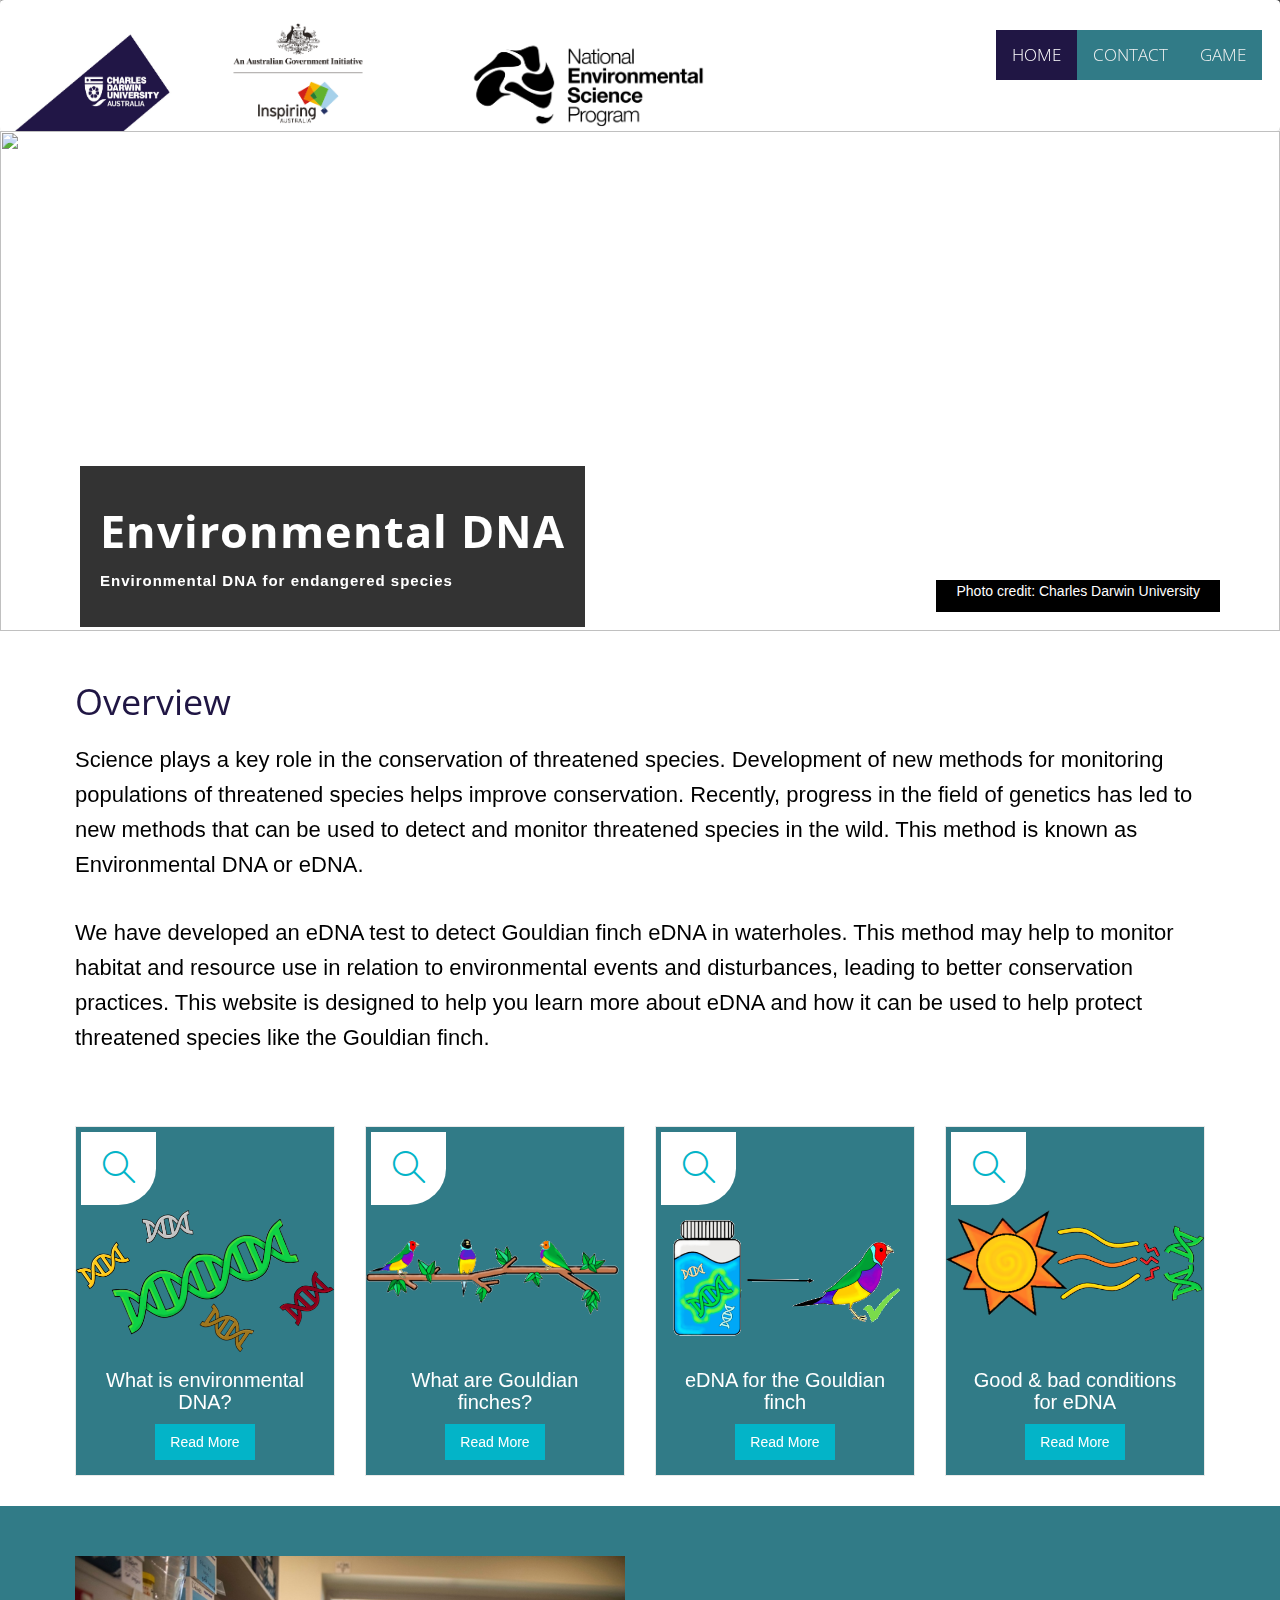
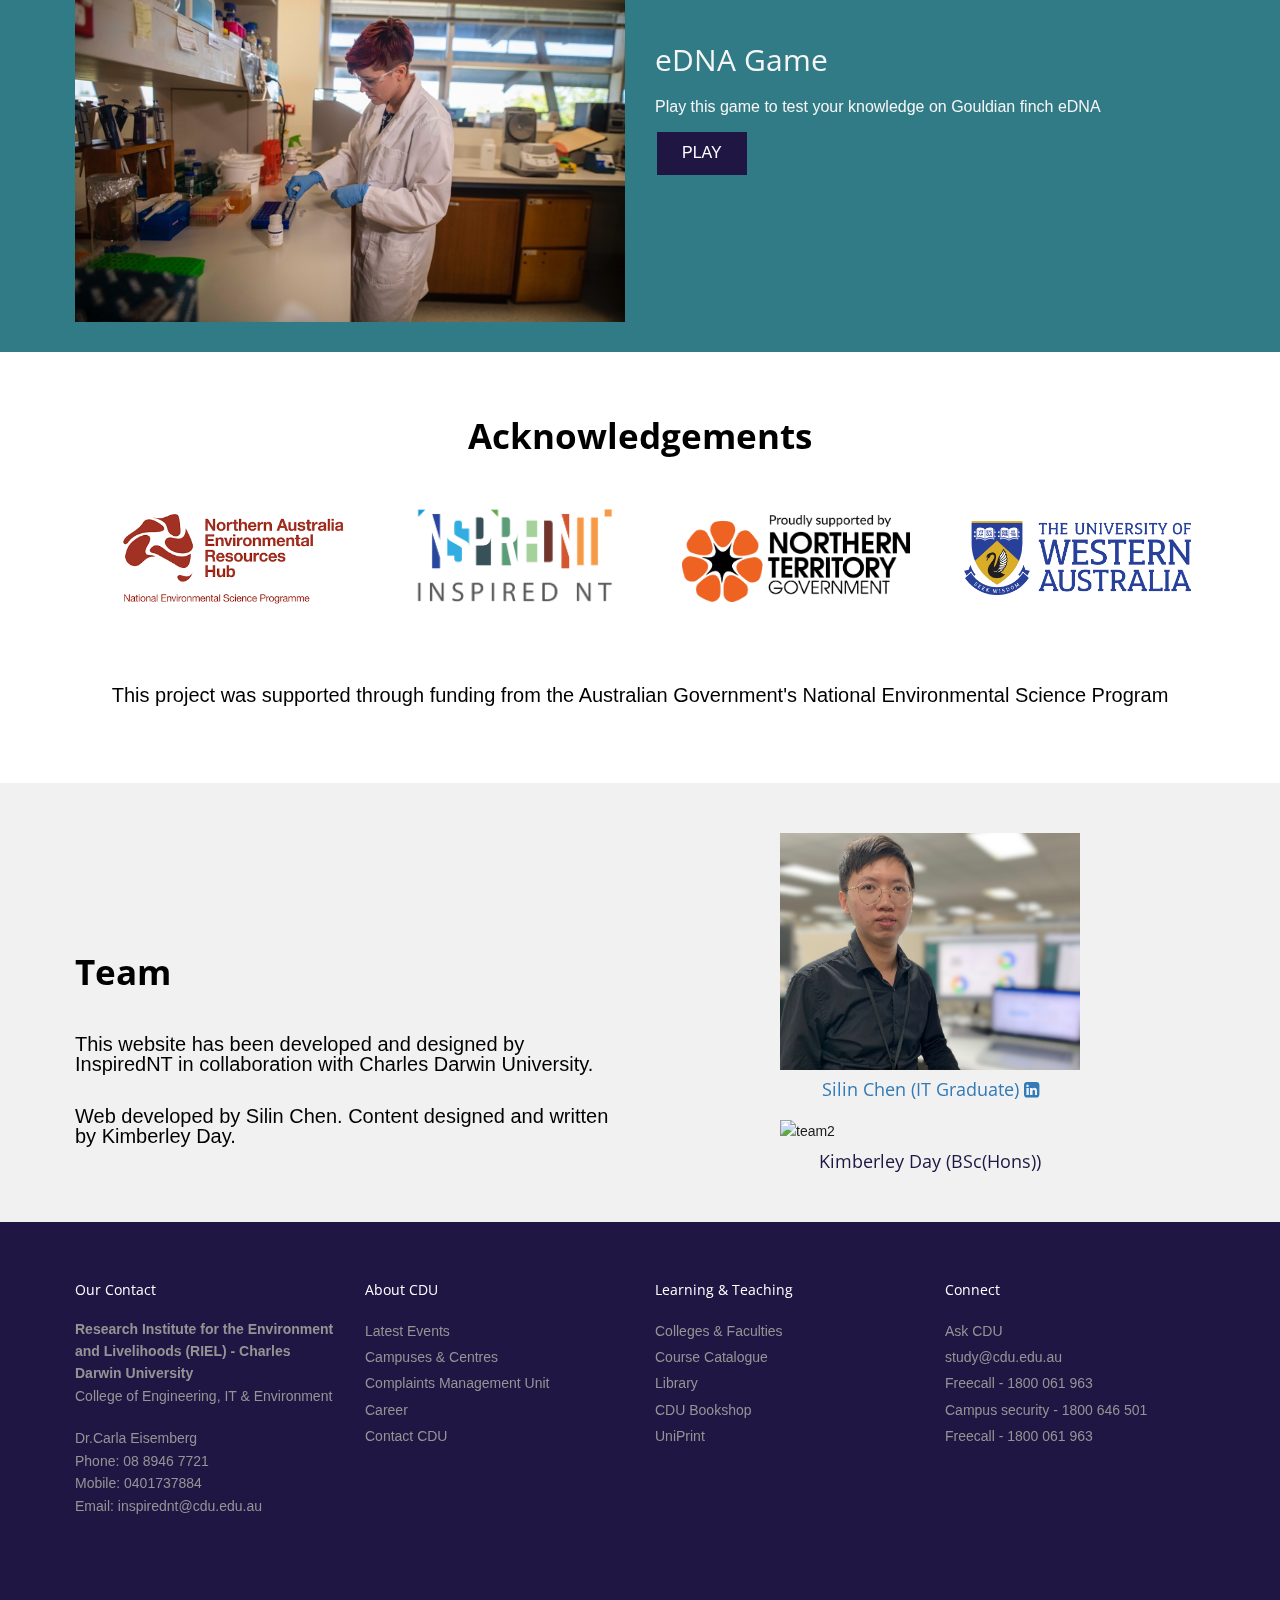
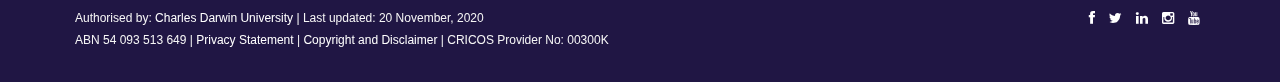
==== index.html @ d6ae2940 "update" ====
<!DOCTYPE html>
<html lang="en">
<head>
	<meta charset="utf-8">
	<title>E-DNA</title>
	<meta name="viewport" content="width=device-width, initial-scale=1.0" />
	<meta name="description" content="" />
	<meta name="author" content="" />
	<link rel="shortcut icon" type="image/x-icon" href="img/favicon.ico">

	<script src ="js/validate.js" type="text/javascript"></script>
<!-- css -->
	<link href="css/bootstrap.min.css" rel="stylesheet" />
	<link rel="stylesheet" href="simple-line-icons/css/simple-line-icons.css">
	<link href="css/fancybox/jquery.fancybox.css" rel="stylesheet">
	<link href="css/flexslider.css" rel="stylesheet" />
	<link href="css/style.css" rel="stylesheet" />

</head>
<body>
<div id="wrapper" class="home-page">
	<!-- start header -->
	<header>
<nav class="navbar navbar-default">
<div class="container-fluid">
	<div class="nav-header">
		<div class="row">
			<div class="col-sm-6">
				<div class="row">
					<div class="col-xs-4">
						<a class="navbar-brand" href="https://www.cdu.edu.au/">
							<img alt="logo" id="brand1" src="img/sponsors/cdu.png" class="img-fluid" style="width:100%; height: 115px;">
						</a>
					</div>
					<div class="col-xs-4">
						<a class="navbar-brand" href="https://www.industry.gov.au/funding-and-incentives/inspiring-australia-science-engagement-in-australia">
							<img alt="logo" id="brand1" class="img-fluid" src="img/sponsors/aus.png" style="width:100%; height: 115px;">
						</a>
					</div>
					<div class="col-xs-4">
						<a class="navbar-brand" href="https://www.nespnorthern.edu.au/">
							<img alt="logo" id="brand1" class="img-fluid" src="img/sponsors/nest.png" style="min-width:100%; height: 135px;">
						</a>
					</div>
				</div>
			</div>
			<!--
			<div class="navbar-collapse collapse ">
					<ul class="nav navbar-nav">
							<li class="active"><a href="index.html">Home</a></li>
							<li class="active"><a href="#section1">Contact</a></li>
							<li class="active"><a href="game.html">Game</a></li>
					</ul>
			</div>
		-->
			<div class="topnav" id="myTopnav">
  			<a href="index.html" class="active">HOME</a>
  			<a href="#section1">CONTACT</a>
  			<a href="game.html">GAME</a>
  			<a href="javascript:void(0);" class="icon" onclick="menu()">
    		<i class="fa fa-bars"></i>
  			</a>
			</div>
		</div>
	</div>
</nav>


	</header>
	<!-- end header -->

	<!-- image-->
        <div id="main-slider" class="flexslider">
            <ul class="slides">
              <img src="img/ednamain4.png" alt="" / height="500px;" class="banner">
							<div class="container">
								<div class="row">
									<div class="col-lg-12">
			                <div class="flex-caption">
			                    <h3>Environmental DNA</h3>
													<p>Environmental DNA for endangered species</p>
			                </div>
											<div class="text-block">
												<p>Photo credit: Charles Darwin University</p>
											</div>
							 		</div>
			          </div>
			        </div>
            </ul>
        </div>

	<!-- end image-->
	<section class="callaction">
	<div class="container">
		<div class="row">
			<div class="col-lg-12">
				<div class="overview">
          <h1>Overview</h1>
					<p>Science plays a key role in the conservation of threatened species. Development of new methods for monitoring populations of threatened species helps improve conservation. Recently, progress in the field of genetics has led to new methods that can be used to detect and monitor threatened species in the wild. This method is known as Environmental DNA or eDNA.
					</p><br>
					<p>
						We have developed an eDNA test to detect Gouldian finch eDNA in waterholes.
						This method may help to monitor habitat and resource use in relation to environmental events and disturbances, leading to better conservation practices.
						This website is designed to help you learn more about eDNA and how it can be used to help protect threatened species like the Gouldian finch.
					</p>
				</div>
			</div>
		</div>
	</div>
	</section>

	<section id="content">
	<div class="container">
	   <div class="row">
		     <div class="skill-home">
           <div class="card card-body flex-fill">
		         <div class="col-md-3 text-center">
		             <div class="box-content">
									 <span class="icons c3"><i class="icon-magnifier icons"></i></span>
									 <img src="img/edna1.png" class="info">
                      <div class="box-area">
		                     <p>What is environmental DNA?</p>
												 <a href="eDNA.html" class="btn btn-primary">Read More</a>
                      </div>
		             </div>
            </div>

		         <div class="col-md-3 text-center">
		             <div class="box-content">
									 <span class="icons c3"><i class="icon-magnifier icons"></i></span>
									 <img src="img/bird.png" class="info">
                     <div class="box-area">
		                     <p>What are Gouldian finches?</p>
												 <a href="gouldian.html" class="btn btn-primary">Read More</a>
                    </div>
                  </div>
            </div>

		          <div class="col-md-3 text-center">
		              <div class="box-content">
		                 <span class="icons c3"><i class="icon-magnifier icons"></i></span>
										 <img src="img/finch4.png" class="info">
                     <div class="box-area">
		                     <p>eDNA for the Gouldian finch</p>
												 <a href="finch.html" class="btn btn-primary">Read More</a>
                    </div>
		              </div>
             </div>

		           <div class="col-md-3 text-center">
		               <div class="box-content">
										 <span class="icons c3"><i class="icon-magnifier icons"></i></span>
										 <img src="img/condition1.png" class="info">
                       <div class="box-area">
		                       <p>Good & bad conditions for eDNA</p>
													 <a href="conditions.html" class="btn btn-primary">Read More</a>
		                   </div>
                  </div>
							 </div>
            </div>
        </div>
		 </div>
 </div>
</section>

<section class="gamesection">
	<div class="container">
		<div class="row">
		<div class="col-md-6"><img src="img/quizphoto.png" class="img-center" alt="" /></div>
			<div class="col-md-6">
				<br>
				<br>
				<br>
				<div class="quiz">
					<h2>eDNA Game</h2>
					<p>Play this game to test your knowledge on Gouldian finch eDNA</p>
					<a href="game.html"><input type="button"class="button" value="PLAY"/></a>

				</div>
				<br/>
			</div>
		</div>
	</div>
</section>
	<br>
	<br>
<section class="sponsors">
		<div class="container">
			<h2 class="sponsors__title">Acknowledgements</h2>
			<div class="parent">
			 <a href="https://www.nespnorthern.edu.au/"><img class="half-page-image" src="img/sponsors/NESPlogo.png"></a>
			 <a href="https://www.inspirednt.net/ "><img class="half-page-image" src="img/sponsors/inspiredNt.png"></a>
			 <a href="https://nt.gov.au/"><img class="half-page-image" src="img/sponsors/NTG.png"></a>
			 <a href="https://www.uwa.edu.au/"><img class="half-page-image" src="img/sponsors/LogoUWA.png"></a>

		 </div>
			<!--
				<div id="grid">
					<p><a href="https://www.nespnorthern.edu.au/"><img alt="Image 1" src="img/sponsors/NESPlogo.png" width="300" height="130" /></a></p>
					<p><a href="https://www.industry.gov.au/funding-and-incentives/inspiring-australia-science-engagement-in-australia"><img alt="Image 1" src="img/sponsors/initiative.png" width="300" height="200" /></a></p>
					<p><a href="https://www.inspirednt.net/ "><img alt="Image 1" src="img/sponsors/inspiredNt.png" width="300" height="200" /></a></p>
					<p><a href="https://nt.gov.au/"><img alt="Image 1" src="img/sponsors/NTG.png" width="300" height="100" /></a></p>
					<p><a href="https://www.uwa.edu.au/"><img alt="Image 1" src="img/sponsors/LogoUWA.png" width="300" height="100" /></a></p>
				</div>
			-->
			</div>
		</br>
		</br>
			<div class="ack">
			<p>This project was supported through funding from the Australian Government's National Environmental Science Program</p>
			</div>
</section>
</br>
</br>
</br>

<section class="teamsection">
	<div class="container">
		<div class="row">
			<div class="col-md-6">
				<div class="ack2">
					<h2>Team</h2><br>
					<p>This website has been developed and designed by InspiredNT in collaboration with Charles Darwin University.</p><br>
					<p>Web developed by Silin Chen. Content designed and written by Kimberley Day.</p>
				</div>
				<br/>
			</div>
			<div class="col-md-6">
				<img src="img/me2.png" alt="team" class="img-team">
				<h4><center><a href="https://www.linkedin.com/in/silinchen05/ ">Silin Chen (IT Graduate) <i class="fa fa-linkedin-square"></i></a></center></h4>
				<img src="img/Kimberley.png" alt="team2" class="img-team">
				<h4><center>Kimberley Day (BSc(Hons))</center></h4>
			</div>
		</div>
	</div>
</section>

<!--
<section class="team-section">
		<h2 class="team__title">Team Photos</h2>
		<div class="row">
			<div class="clm">
			<img src="img/me2.png" alt="team" class="team_image" style="width:100%; height: 500px;">
			<h4><center>Silin Chen (IT Graduate)</center></h4>

		</div>
			<div class="clm">
				<img src="img/Kimberley.png" alt="team2" class="team_image" style="width:100%; height: 500px;">
				<h4><center>Kimberley Day (BSc(Hons))</center></h4>
			</div>
		</div>
		<div class="ack">
			<p>This website has been developed and designed by InspriedNT in collaboration with Charles Darwin University.</p>
			<p>Web developed by Silin Chen. Content designed and written by Kimberley Day.</p>
		</div>

</section>
-->

<footer>
	<div class="container" id="section1">
		<div class="row">
			<div class="col-lg-3">
				<div class="widget">
					<h5 class="widgetheading">Our Contact</h5>
					<address>
					<strong>Research Institute for the Environment and Livelihoods (RIEL) - Charles Darwin University</strong><br>
					College of Engineering, IT & Environment<br></address>
					<p>
						<i class="icon-envelope-alt"></i>Dr.Carla Eisemberg<br>
						<i class=""></i>Phone: 08 8946 7721<br>
						<i class=""></i>Mobile: 0401737884<br>
						<i class=""></i>Email: inspirednt@cdu.edu.au<br>

					</p>
				</div>
			</div>
			<div class="col-lg-3">
				<div class="widget">
					<h5 class="widgetheading">About CDU</h5>
					<ul class="link-list">
						<li><a href="https://www.cdu.edu.au/events">Latest Events</a></li>
						<li><a href="https://www.cdu.edu.au/locations">Campuses & Centres</a></li>
						<li><a href="https://www.cdu.edu.au/about-cdu/values-and-culture/complaints">Complaints Management Unit</a></li>
						<li><a href="https://cdu.referrals.selectminds.com/">Career</a></li>
						<li><a href="https://www.cdu.edu.au/">Contact CDU</a></li>
					</ul>
				</div>
			</div>
			<div class="col-lg-3">
				<div class="widget">
					<h5 class="widgetheading">Learning & Teaching</h5>
					<ul class="link-list">
						<li><a href="https://www.cdu.edu.au/colleges-faculties">Colleges & Faculties</a></li>
						<li><a href="https://stapps.cdu.edu.au/f?p=100%3A30%3A0%3A%3ANO%3A%3A%3A">Course Catalogue</a></li>
						<li><a href="https://www.cdu.edu.au/library">Library</a></li>
						<li><a href="https://bookshop.cdu.edu.au/">CDU Bookshop</a></li>
						<li><a href="https://www.cdu.edu.au/uniprint">UniPrint</a></li>

					</ul>
				</div>
			</div>
			<div class="col-lg-3">
				<div class="widget">
					<h5 class="widgetheading">Connect</h5>
					<ul class="link-list">
						<li><a href="http://ask.cdu.edu.au/app/answers/list">Ask CDU</a></li>
						<li><a>study@cdu.edu.au</a></li>
						<li><a>Freecall - 1800 061 963</a></li>
						<li><a>Campus security - 1800 646 501</a></li>
						<li><a>Freecall - 1800 061 963</a></li>

					</ul>
				</div>
			</div>

		</div>
	</div>
	<div id="sub-footer">
		<div class="container">
			<div class="row">
				<div class="col-lg-6">
					<div class="copyright">
            <p>Authorised by: <a href="https://www.cdu.edu.au">Charles Darwin University</a> | Last updated: 20 November, 2020</p>
            <p>ABN 54 093 513 649 | <a href="http://www.cdu.edu.au/governance/doclibrary/pol-032.pdf">Privacy Statement</a> | <a href="https://www.cdu.edu.au/about/copyright">Copyright and Disclaimer</a> | CRICOS Provider No: 00300K</p>
						<button onclick="topFunction()" id="backtotop"><i class="fa fa-3x fa-arrow-up"></i></button>
					</div>
				</div>
				<div class="col-lg-6">
					<ul class="social-network">
            <li><a href="http://www.facebook.com/home.php#!/CharlesDarwinUniversity" data-placement="top" title="Facebook"><i class="fa fa-facebook"></i></a></li>
            <li><a href="http://twitter.com/CDUni" data-placement="top" title="Twitter"><i class="fa fa-twitter"></i></a></li>
            <li><a href="http://www.linkedin.com/company/charles-darwin-university?trk=copro_tab" data-placement="top" title="Linkedin"><i class="fa fa-linkedin"></i></a></li>
            <li><a href="https://www.instagram.com/charlesdarwinuniversity/" data-placement="top" title="Instagram"><i class="fa fa-instagram"></i></a></li>
            <li><a href="https://www.youtube.com/channel/UCKCcLzf49llRjQbNq3llFCg" data-placement="top" title="YouTube"><i class="fa fa-youtube"></i></a></li>
          </ul>
				</div>
			</div>
		</div>
	</div>
	</footer>
</div>

<!-- javascript
    ================================================== -->
<!-- Placed at the end of the document so the pages load faster -->
<script src="js/jquery.js"></script>
<script src="js/jquery.easing.1.3.js"></script>
<script src="js/bootstrap.min.js"></script>
<script src="js/jquery.fancybox.pack.js"></script>
<script src="js/jquery.fancybox-media.js"></script>
<script src="js/portfolio/jquery.quicksand.js"></script>
<script src="js/portfolio/setting.js"></script>
<script src="js/jquery.flexslider.js"></script>
<script src="js/animate.js"></script>
<script src="js/custom.js"></script>
</body>
</html>
---- simple-line-icons/css/simple-line-icons.css ----
@font-face {
  font-family: 'simple-line-icons';
  src: url('../fonts/Simple-Line-Icons.eot?-i3a2kk');
  src: url('../fonts/Simple-Line-Icons.eot?#iefix-i3a2kk') format('embedded-opentype'), url('../fonts/Simple-Line-Icons.ttf?-i3a2kk') format('truetype'), url('../fonts/Simple-Line-Icons.woff2?-i3a2kk') format('woff2'), url('../fonts/Simple-Line-Icons.woff?-i3a2kk') format('woff'), url('../fonts/Simple-Line-Icons.svg?-i3a2kk#simple-line-icons') format('svg');
  font-weight: normal;
  font-style: normal;
}
/*
 Use the following CSS code if you want to have a class per icon.
 Instead of a list of all class selectors, you can use the generic [class*="icon-"] selector, but it's slower: 
*/
.icon-user,
.icon-people,
.icon-user-female,
.icon-user-follow,
.icon-user-following,
.icon-user-unfollow,
.icon-login,
.icon-logout,
.icon-emotsmile,
.icon-phone,
.icon-call-end,
.icon-call-in,
.icon-call-out,
.icon-map,
.icon-location-pin,
.icon-direction,
.icon-directions,
.icon-compass,
.icon-layers,
.icon-menu,
.icon-list,
.icon-options-vertical,
.icon-options,
.icon-arrow-down,
.icon-arrow-left,
.icon-arrow-right,
.icon-arrow-up,
.icon-arrow-up-circle,
.icon-arrow-left-circle,
.icon-arrow-right-circle,
.icon-arrow-down-circle,
.icon-check,
.icon-clock,
.icon-plus,
.icon-close,
.icon-trophy,
.icon-screen-smartphone,
.icon-screen-desktop,
.icon-plane,
.icon-notebook,
.icon-mustache,
.icon-mouse,
.icon-magnet,
.icon-energy,
.icon-disc,
.icon-cursor,
.icon-cursor-move,
.icon-crop,
.icon-chemistry,
.icon-speedometer,
.icon-shield,
.icon-screen-tablet,
.icon-magic-wand,
.icon-hourglass,
.icon-graduation,
.icon-ghost,
.icon-game-controller,
.icon-fire,
.icon-eyeglass,
.icon-envelope-open,
.icon-envelope-letter,
.icon-bell,
.icon-badge,
.icon-anchor,
.icon-wallet,
.icon-vector,
.icon-speech,
.icon-puzzle,
.icon-printer,
.icon-present,
.icon-playlist,
.icon-pin,
.icon-picture,
.icon-handbag,
.icon-globe-alt,
.icon-globe,
.icon-folder-alt,
.icon-folder,
.icon-film,
.icon-feed,
.icon-drop,
.icon-drawar,
.icon-docs,
.icon-doc,
.icon-diamond,
.icon-cup,
.icon-calculator,
.icon-bubbles,
.icon-briefcase,
.icon-book-open,
.icon-basket-loaded,
.icon-basket,
.icon-bag,
.icon-action-undo,
.icon-action-redo,
.icon-wrench,
.icon-umbrella,
.icon-trash,
.icon-tag,
.icon-support,
.icon-frame,
.icon-size-fullscreen,
.icon-size-actual,
.icon-shuffle,
.icon-share-alt,
.icon-share,
.icon-rocket,
.icon-question,
.icon-pie-chart,
.icon-pencil,
.icon-note,
.icon-loop,
.icon-home,
.icon-grid,
.icon-graph,
.icon-microphone,
.icon-music-tone-alt,
.icon-music-tone,
.icon-earphones-alt,
.icon-earphones,
.icon-equalizer,
.icon-like,
.icon-dislike,
.icon-control-start,
.icon-control-rewind,
.icon-control-play,
.icon-control-pause,
.icon-control-forward,
.icon-control-end,
.icon-volume-1,
.icon-volume-2,
.icon-volume-off,
.icon-calender,
.icon-bulb,
.icon-chart,
.icon-ban,
.icon-bubble,
.icon-camrecorder,
.icon-camera,
.icon-cloud-download,
.icon-cloud-upload,
.icon-envelope,
.icon-eye,
.icon-flag,
.icon-heart,
.icon-info,
.icon-key,
.icon-link,
.icon-lock,
.icon-lock-open,
.icon-magnifier,
.icon-magnifier-add,
.icon-magnifier-remove,
.icon-paper-clip,
.icon-paper-plane,
.icon-power,
.icon-refresh,
.icon-reload,
.icon-settings,
.icon-star,
.icon-symble-female,
.icon-symbol-male,
.icon-target,
.icon-credit-card,
.icon-paypal,
.icon-social-tumblr,
.icon-social-twitter,
.icon-social-facebook,
.icon-social-instagram,
.icon-social-linkedin,
.icon-social-pintarest,
.icon-social-github,
.icon-social-gplus,
.icon-social-reddit,
.icon-social-skype,
.icon-social-dribbble,
.icon-social-behance,
.icon-social-foursqare,
.icon-social-soundcloud,
.icon-social-spotify,
.icon-social-stumbleupon,
.icon-social-youtube,
.icon-social-dropbox {
  font-family: 'simple-line-icons';
  speak: none;
  font-style: normal;
  font-weight: normal;
  font-variant: normal;
  text-transform: none;
  line-height: 1;
  /* Better Font Rendering =========== */
  -webkit-font-smoothing: antialiased;
  -moz-osx-font-smoothing: grayscale;
}
.icon-user:before {
  content: "\e005";
}
.icon-people:before {
  content: "\e001";
}
.icon-user-female:before {
  content: "\e000";
}
.icon-user-follow:before {
  content: "\e002";
}
.icon-user-following:before {
  content: "\e003";
}
.icon-user-unfollow:before {
  content: "\e004";
}
.icon-login:before {
  content: "\e066";
}
.icon-logout:before {
  content: "\e065";
}
.icon-emotsmile:before {
  content: "\e021";
}
.icon-phone:before {
  content: "\e600";
}
.icon-call-end:before {
  content: "\e048";
}
.icon-call-in:before {
  content: "\e047";
}
.icon-call-out:before {
  content: "\e046";
}
.icon-map:before {
  content: "\e033";
}
.icon-location-pin:before {
  content: "\e096";
}
.icon-direction:before {
  content: "\e042";
}
.icon-directions:before {
  content: "\e041";
}
.icon-compass:before {
  content: "\e045";
}
.icon-layers:before {
  content: "\e034";
}
.icon-menu:before {
  content: "\e601";
}
.icon-list:before {
  content: "\e067";
}
.icon-options-vertical:before {
  content: "\e602";
}
.icon-options:before {
  content: "\e603";
}
.icon-arrow-down:before {
  content: "\e604";
}
.icon-arrow-left:before {
  content: "\e605";
}
.icon-arrow-right:before {
  content: "\e606";
}
.icon-arrow-up:before {
  content: "\e607";
}
.icon-arrow-up-circle:before {
  content: "\e078";
}
.icon-arrow-left-circle:before {
  content: "\e07a";
}
.icon-arrow-right-circle:before {
  content: "\e079";
}
.icon-arrow-down-circle:before {
  content: "\e07b";
}
.icon-check:before {
  content: "\e080";
}
.icon-clock:before {
  content: "\e081";
}
.icon-plus:before {
  content: "\e095";
}
.icon-close:before {
  content: "\e082";
}
.icon-trophy:before {
  content: "\e006";
}
.icon-screen-smartphone:before {
  content: "\e010";
}
.icon-screen-desktop:before {
  content: "\e011";
}
.icon-plane:before {
  content: "\e012";
}
.icon-notebook:before {
  content: "\e013";
}
.icon-mustache:before {
  content: "\e014";
}
.icon-mouse:before {
  content: "\e015";
}
.icon-magnet:before {
  content: "\e016";
}
.icon-energy:before {
  content: "\e020";
}
.icon-disc:before {
  content: "\e022";
}
.icon-cursor:before {
  content: "\e06e";
}
.icon-cursor-move:before {
  content: "\e023";
}
.icon-crop:before {
  content: "\e024";
}
.icon-chemistry:before {
  content: "\e026";
}
.icon-speedometer:before {
  content: "\e007";
}
.icon-shield:before {
  content: "\e00e";
}
.icon-screen-tablet:before {
  content: "\e00f";
}
.icon-magic-wand:before {
  content: "\e017";
}
.icon-hourglass:before {
  content: "\e018";
}
.icon-graduation:before {
  content: "\e019";
}
.icon-ghost:before {
  content: "\e01a";
}
.icon-game-controller:before {
  content: "\e01b";
}
.icon-fire:before {
  content: "\e01c";
}
.icon-eyeglass:before {
  content: "\e01d";
}
.icon-envelope-open:before {
  content: "\e01e";
}
.icon-envelope-letter:before {
  content: "\e01f";
}
.icon-bell:before {
  content: "\e027";
}
.icon-badge:before {
  content: "\e028";
}
.icon-anchor:before {
  content: "\e029";
}
.icon-wallet:before {
  content: "\e02a";
}
.icon-vector:before {
  content: "\e02b";
}
.icon-speech:before {
  content: "\e02c";
}
.icon-puzzle:before {
  content: "\e02d";
}
.icon-printer:before {
  content: "\e02e";
}
.icon-present:before {
  content: "\e02f";
}
.icon-playlist:before {
  content: "\e030";
}
.icon-pin:before {
  content: "\e031";
}
.icon-picture:before {
  content: "\e032";
}
.icon-handbag:before {
  content: "\e035";
}
.icon-globe-alt:before {
  content: "\e036";
}
.icon-globe:before {
  content: "\e037";
}
.icon-folder-alt:before {
  content: "\e039";
}
.icon-folder:before {
  content: "\e089";
}
.icon-film:before {
  content: "\e03a";
}
.icon-feed:before {
  content: "\e03b";
}
.icon-drop:before {
  content: "\e03e";
}
.icon-drawar:before {
  content: "\e03f";
}
.icon-docs:before {
  content: "\e040";
}
.icon-doc:before {
  content: "\e085";
}
.icon-diamond:before {
  content: "\e043";
}
.icon-cup:before {
  content: "\e044";
}
.icon-calculator:before {
  content: "\e049";
}
.icon-bubbles:before {
  content: "\e04a";
}
.icon-briefcase:before {
  content: "\e04b";
}
.icon-book-open:before {
  content: "\e04c";
}
.icon-basket-loaded:before {
  content: "\e04d";
}
.icon-basket:before {
  content: "\e04e";
}
.icon-bag:before {
  content: "\e04f";
}
.icon-action-undo:before {
  content: "\e050";
}
.icon-action-redo:before {
  content: "\e051";
}
.icon-wrench:before {
  content: "\e052";
}
.icon-umbrella:before {
  content: "\e053";
}
.icon-trash:before {
  content: "\e054";
}
.icon-tag:before {
  content: "\e055";
}
.icon-support:before {
  content: "\e056";
}
.icon-frame:before {
  content: "\e038";
}
.icon-size-fullscreen:before {
  content: "\e057";
}
.icon-size-actual:before {
  content: "\e058";
}
.icon-shuffle:before {
  content: "\e059";
}
.icon-share-alt:before {
  content: "\e05a";
}
.icon-share:before {
  content: "\e05b";
}
.icon-rocket:before {
  content: "\e05c";
}
.icon-question:before {
  content: "\e05d";
}
.icon-pie-chart:before {
  content: "\e05e";
}
.icon-pencil:before {
  content: "\e05f";
}
.icon-note:before {
  content: "\e060";
}
.icon-loop:before {
  content: "\e064";
}
.icon-home:before {
  content: "\e069";
}
.icon-grid:before {
  content: "\e06a";
}
.icon-graph:before {
  content: "\e06b";
}
.icon-microphone:before {
  content: "\e063";
}
.icon-music-tone-alt:before {
  content: "\e061";
}
.icon-music-tone:before {
  content: "\e062";
}
.icon-earphones-alt:before {
  content: "\e03c";
}
.icon-earphones:before {
  content: "\e03d";
}
.icon-equalizer:before {
  content: "\e06c";
}
.icon-like:before {
  content: "\e068";
}
.icon-dislike:before {
  content: "\e06d";
}
.icon-control-start:before {
  content: "\e06f";
}
.icon-control-rewind:before {
  content: "\e070";
}
.icon-control-play:before {
  content: "\e071";
}
.icon-control-pause:before {
  content: "\e072";
}
.icon-control-forward:before {
  content: "\e073";
}
.icon-control-end:before {
  content: "\e074";
}
.icon-volume-1:before {
  content: "\e09f";
}
.icon-volume-2:before {
  content: "\e0a0";
}
.icon-volume-off:before {
  content: "\e0a1";
}
.icon-calender:before {
  content: "\e075";
}
.icon-bulb:before {
  content: "\e076";
}
.icon-chart:before {
  content: "\e077";
}
.icon-ban:before {
  content: "\e07c";
}
.icon-bubble:before {
  content: "\e07d";
}
.icon-camrecorder:before {
  content: "\e07e";
}
.icon-camera:before {
  content: "\e07f";
}
.icon-cloud-download:before {
  content: "\e083";
}
.icon-cloud-upload:before {
  content: "\e084";
}
.icon-envelope:before {
  content: "\e086";
}
.icon-eye:before {
  content: "\e087";
}
.icon-flag:before {
  content: "\e088";
}
.icon-heart:before {
  content: "\e08a";
}
.icon-info:before {
  content: "\e08b";
}
.icon-key:before {
  content: "\e08c";
}
.icon-link:before {
  content: "\e08d";
}
.icon-lock:before {
  content: "\e08e";
}
.icon-lock-open:before {
  content: "\e08f";
}
.icon-magnifier:before {
  content: "\e090";
}
.icon-magnifier-add:before {
  content: "\e091";
}
.icon-magnifier-remove:before {
  content: "\e092";
}
.icon-paper-clip:before {
  content: "\e093";
}
.icon-paper-plane:before {
  content: "\e094";
}
.icon-power:before {
  content: "\e097";
}
.icon-refresh:before {
  content: "\e098";
}
.icon-reload:before {
  content: "\e099";
}
.icon-settings:before {
  content: "\e09a";
}
.icon-star:before {
  content: "\e09b";
}
.icon-symble-female:before {
  content: "\e09c";
}
.icon-symbol-male:before {
  content: "\e09d";
}
.icon-target:before {
  content: "\e09e";
}
.icon-credit-card:before {
  content: "\e025";
}
.icon-paypal:before {
  content: "\e608";
}
.icon-social-tumblr:before {
  content: "\e00a";
}
.icon-social-twitter:before {
  content: "\e009";
}
.icon-social-facebook:before {
  content: "\e00b";
}
.icon-social-instagram:before {
  content: "\e609";
}
.icon-social-linkedin:before {
  content: "\e60a";
}
.icon-social-pintarest:before {
  content: "\e60b";
}
.icon-social-github:before {
  content: "\e60c";
}
.icon-social-gplus:before {
  content: "\e60d";
}
.icon-social-reddit:before {
  content: "\e60e";
}
.icon-social-skype:before {
  content: "\e60f";
}
.icon-social-dribbble:before {
  content: "\e00d";
}
.icon-social-behance:before {
  content: "\e610";
}
.icon-social-foursqare:before {
  content: "\e611";
}
.icon-social-soundcloud:before {
  content: "\e612";
}
.icon-social-spotify:before {
  content: "\e613";
}
.icon-social-stumbleupon:before {
  content: "\e614";
}
.icon-social-youtube:before {
  content: "\e008";
}
.icon-social-dropbox:before {
  content: "\e00c";
}
---- css/style.css ----
@import url('http://fonts.googleapis.com/css?family=Noto+Serif:400,400italic,700|Open+Sans:400,600,700');
@import url('font-awesome.css');
@import url('animate.css');

html {
  scroll-behavior: smooth;
}

h1,h2, h3, h4, h5, h6 {
	font-family:'Open Sans', Arial, sans-serif;
	font-weight: normal;
	line-height:1.1em;
	color:#201644;
	margin-bottom: 20px;
}

.parent{
  width: 100%;
}

.half-page-image {
  width: 21%;
  height: 10%;
  display: inline-block;
  padding: 5px;
  margin-left: 40px;
  vertical-align:middle;
}

body {
	font-family:'Open Sans', Arial, sans-serif;
	font-size:14px;
	font-weight:300;
	line-height:1.6em;
	color:#656565;
	background: #fff;
  overflow-x: hidden;
}

.banner{
  object-fit: cover;
}


#grid p {
  float:left;
  width:33.33%;
  text-align: center;
  line-height:150px;
}
#grid img {
  vertical-align:middle;
  margin:5px 20px;
  padding:5px;
}




.team_image{
  width: 50%;
  display: inline-block;
}

.clm{
  float: left;
  width: 50%;
  padding: 3px;
}




.images {
  display: flex;
  justify-content: center;
  align-items: center;
  margin: auto 0;
  overflow: hidden;
  cursor: pointer;
  flex: 25%;
  padding: 0 200px;
	position: relative;
	zoom: 1;
}


@media screen and (max-width: 768px) {
  .image{
    flex-direction: column;
    padding: 0;
    flex: 50%;

  }

  .navbar-collapse.collapse.navbar-nav{
    display: block;
  }

  .info{
    width: 300px;
    height: 200px;
  }




}

@media screen and (max-width:960px) {
  .image{
    flex: 33.33%;
  }
  .col-sm-6{
    display: none;
  }
  .slides{
    display: none;
  }


}

@media screen and (max-width:768px) {
  .image{
    flex: 50%;
  }
  #grid img {
    width: 100%;
    display: inline-block;

  }
  .topicimg{
    width: 200px;
    height: 80px;
  }
  .lastone{
    width: 350px;
    height: 200px;
  }

  .half-page-image{
    width: 100%;
    margin-left: auto;
    height: 100%;
  }
}

@media screen and (max-width:480px) {
  .image{
    flex: 100%;
  }
}


.overview p{
	font-size: 22px;
	font-weight:300;
	line-height:1.6em;
	color: black;
	font-family: sans-serif;

}
.ack p{
	font-size: 20px;
  text-align: center;
	font-weight:300;
	line-height:1em;
	color: black;
	font-family: sans-serif;

}
.ack2 p{
	font-size: 20px;
	font-weight:300;
	line-height:1em;
	color: black;
	font-family: sans-serif;

}

.ack2 h2{
  color: black;
	font-family:'Open Sans', Arial, sans-serif;
	font-size: 35px;
	font-weight: normal;
	font-weight: bold;

}
.container {
  position: relative;
  font-family: Arial;
}



/*text styles */
.CDUTextTwo{
  color: #fff;
  text-align: center;
  padding-top: 5px;
  font-size: 25px;
}

.CDUTextThree{
  color: #fff;
  text-align: center;
  padding-top: 5px;
  font-size: 17px;
}

.infopage{
  padding-left: 30px;
  padding-right: 30px;
  padding-top: 10px;
  padding-bottom: 10px;
  font-size: 16px;
}

.topicimg{
  position: static;
}


/* Box Styles */

.BoxBody{
  margin-right: 300px;
  margin-left: 300px;
}

.Box{
  margin-right: 200px;
  margin-left: 200px;
}

.BoxBodyGame{
  margin-right: 180px;
  margin-left: 180px;
}

.CDUMostVisited{
  border: 1px solid #007a87;
  background-color:#007a87;
  width: 100%;
  height: 55px;

}


/* Button Styles */
.ButtonBox{
  padding-bottom: 10px;
  padding-left: 19px;
}

.ButtonLine{
  padding-top: 10px;
  padding-left: 10px;
}

.ButtonLine p{
	color:#201644;
	font-size: 20px;

}

.waterhole{
  padding-bottom: 10px;
  padding-left: 19px;
}

.btn-primary,
.btn-primary:active,
.btn-primary:visited {
}

.btn-primary:hover {
  background-color: #201644 !important;
  transition: all 0.3s ease;
  -webkit-transition: all 0.3s ease;
  -moz-transition: all 0.3s ease;
  -o-transition: all 0.3s ease;
  -ms-transition: all 0.3s ease;
}

.next{
	float: right;
	margin: 30px;
}

.goback__button{
	width: 80px;
	height: 40px;
	font-size: 30px;
	float:left;
	margin: 50px;
	text-align: center;
	background-color: #317b87;
	border-radius: 5px;
	color: white;

}

.next__button{
	width: 80px;
	height: 40px;
	text-align: center;
	float:right;
	color: white;
	margin: 50px;
	border-radius: 5px;
	font-size: 30px;
	background-color: #317b87;

}
.congras__button{
  width: 80px;
  height: 40px;
  float:right;
  margin: 10px;
  border-radius: 5px;
  color: white;
  font-size: 30px;
  background-color:#007a87;
  text-align: center;

}
.congras__button a{
  color: white;

}





#info__layer, #gouldian__layer, #finch_layer, #condition__layer, #game__layer, #waterhole1__layer, #waterhole2__layer, #waterhole3__layer
, #waterhole4__layer, #waterhole5__layer, #waterhole6__layer, #waterhole7__layer, #waterhole8__layer, #waterhole9__layer, #waterhole10__layer{
	display: block;
}



#edna_info,#edna_info2, #edna_info3, #edna_info4, #edna_info5, #edna_info6, #edna_info7{
  display: none;
}

#gouldian_info, #gouldian_info2, #gouldian_info3, #gouldian_info4{
	display: none;
}

#finch_info, #finch_info2, #finch_info3, #finch_info4, #finch_info5{
	display: none;
}

#condition_info, #condition_info2, #condition_info3, #condition_info4, #condition_info5, #condition_info6, #condition_info7,
#condition_info8, #condition_info9, #condition_info10, #condition_info11, #condition_info12, #condition_info13, #condition_info14
, #condition_info15, #condition_info16, #condition_info17,#condition_info18{
	display: none;
}


#game_info1, #game_info2, #game_info3, #game_info4, #game_info5{
	display: none;
}

#game2_info1, #game2_info2, #game2_info3, #game2_info4, #game2_info5{
	display: none;
}

#game3_info1, #game3_info2, #game3_info3, #game3_info4, #game3_info5{
	display: none;
}

#game4_info1, #game4_info2, #game4_info3, #game4_info4, #game4_info5{
	display: none;
}

#game5_info1, #game5_info2, #game5_info3, #game5_info4, #game5_info5{
	display: none;
}

#game6_info1, #game6_info2, #game6_info3, #game6_info4, #game6_info5{
	display: none;
}

#game7_info1, #game7_info2, #game7_info3, #game7_info4, #game7_info5{
	display: none;
}

#game8_info1, #game8_info2, #game8_info3, #game8_info4, #game8_info5{
	display: none;
}

#game9_info1, #game9_info2, #game9_info3, #game9_info4, #game9_info5{
	display: none;
}

#game10_info1, #game10_info2, #game10_info3, #game10_info4, #game10_info5{
	display: none;
}


#hcontent, #hcontent2, #hcontent3, #hcontent4, #hcontent5, #hcontent6, #hcontent7, #hcontent8, #hcontent9, #hcontent10
, #hcontent11, #hcontent12, #hcontent13, #hcontent14, #hcontent15, #hcontent16, #hcontent17, #hcontent18, #hcontent19, #hcontent20{
	display: none;
}



.collapsible{
	display: block;
	background-color: #201644;
	border-radius: 5px;
  color: white;
	margin: 30px;
	float:left;
  padding: 10px;
	width: 40%;
  border: none;
  text-align: center;
  font-size: 15px;
}

.collapsible2{
	width: 40%;
	float:right;
	color: white;
	margin: 30px;
	text-align: center;
	background-color: #201644;
	border-radius: 5px;
	padding: 10px;
	border: none;
	font-size: 15px;
}


.quiz h2{
	color: #f5f5f5;
}

.quiz p{
	font-size: 16px;
	color: #f5f5f5;
}

.button {
  background-color: #201644;
  border: none;
  color: white;
  padding: 10px 25px;
  text-align: center;
  text-decoration: none;
  display: inline-block;
  font-size: 16px;
  margin: 4px 2px;
  cursor: pointer;
}


.gobacklast__button{
	width: 70px;
	height: 40px;
	font-size: 30px;
	float:left;
	margin: 10px;
	text-align: center;
	background-color: #317b87;
	border-radius: 5px;
	color: white;
}

.backtomain{
	width: 150px;
	height: 40px;
	float:right;
	margin: 50px;
	border-radius: 5px;
	color: white;
	background-color:#007a87;
	text-align: center;
}

#backtotop{
  display: none;
  position: fixed;
  bottom: 20px;
  right: 30px;
  z-index: 99;
  font-size: 8px;
  border: none;
  outline: none;
  background-color: #201644;
  color: white;
  cursor: pointer;
  padding: 15px;
  border-radius: 5px;
}

#backtotop:hover {
  background-color: #007a87;
}

.backtogame{
	width: 150px;
	height: 40px;
	float:right;
	margin: 10px;
	border-radius: 5px;
	color: white;
	background-color:#007a87;
	text-align: center;
}

.container {
	padding:0 20px 0 20px;
	position:relative;
}

#wrapper{
	width:100%;
	margin:0;
	padding:0;
}

.sponsors__title{
	color: black;
	font-family:'Open Sans', Arial, sans-serif;
	font-size: 35px;
	font-weight: normal;
	font-weight: bold;
	text-align: center;
}

.team__title{
	color: black;
	font-family:'Open Sans', Arial, sans-serif;
	font-size: 35px;
	font-weight: normal;
	font-weight: bold;
	text-align: center;

}

.text-block {
  position: absolute;
  bottom: 20px;
  right: 0px;
  background-color: black;
  color: white;
  padding-left: 20px;
  padding-right: 20px;
}


.column {
  float: left;
  width: 33.33%;
	padding: 5px;
	display: flex;
	justify-content: center;
}

.row::after {
  content: "";
  clear: both;
  display: table;
}

.team-section{
  width: 100%;
  padding: 60px 0;
  background: #f1f1f1;
}

.gallery-section{
  width: 100%;
  padding: 60px 0;
  background: #f1f1f1;
}

.inner-width{
  width: 100%;
  max-width: 1200px;
  margin: auto;
  padding: 0 20px;
}

.border{
  width: 180px;
  height: 4px;
  background: #333;
  margin: 60px auto;
}

.gallery-section .gallery{
  display: grid;
  flex-wrap: wrap;
  justify-content: center;
}

.gallery-section .image{
  flex: 25%;
  overflow: hidden;
  cursor: pointer;
}


.gallery-section .image:hover{
	transition: 0.6s;
  transform: scale(1.4) rotate(15deg);
}

@media screen and (max-width:960px) {
  .gallery-section .image{
    flex: 33.33%;
  }
  .clm{
    width: 100%;
    display: inline-block;
  }


}

@media screen and (max-width:768px) {
  .gallery-section .image{
    flex: 50%;
  }
}

@media screen and (max-width:480px) {
  .gallery-section .image{
    flex: 100%;
  }
}










.row,.row-fluid {
	margin-bottom:30px;
}

.row .row,.row-fluid .row-fluid{
	margin-bottom:30px;
}

.row.nomargin,.row-fluid.nomargin {
	margin-bottom:0;
}

img.img-polaroid {
	margin:0 0 20px 0;
}
.img-box {
	max-width:100%;
}
.flex-control-nav li{
display:none;
}
/*  Header
==================================== */
.tlinks{
  text-indent:-9999px;
  height:0;
  line-height:0;
  font-size:0;
  overflow:hidden;}
header .navbar {
    margin-bottom: 0;
}

.navbar-default {
    border: none;
}

.navbar-brand {
    color: #222;
    text-transform: uppercase;
    font-size: 24px;
    font-weight: 700;
    line-height: 1em;
    margin-top: 100px;
    padding: 0 0 0 15px;
}
.navbar-default .navbar-brand{
  color: #1891EC;
  margin: 11px 0 0;
}

header .navbar-collapse  ul.navbar-nav {
    float: right;
    margin-right: 18px;
    margin-top: 25px;
}
header .navbar {
  min-height: 70px;
  padding: 18px 0;
  background: #FFFFFF;
  box-shadow: 1px -2px 3px #000;
}
.home-page header .navbar-default{
    background: rgb(255, 255, 255);
    /* position: absolute; */
    width: 100%;
}



header .navbar {
    min-height: 70px;
    padding: 5px 0;
}

header .navbar-nav > li  {
    padding-bottom: 12px;
    padding-top: 12px;
}

header  .navbar-nav > li > a {
    padding-bottom: 6px;
    padding-top: 5px;
    margin-left: 2px;
    line-height: 30px;
	font-weight: 700;
    -webkit-transition: all .3s ease;
    -moz-transition: all .3s ease;
    -ms-transition: all .3s ease;
    -o-transition: all .3s ease;
    transition: all .3s ease;
}


.topnav {
  overflow: hidden;
  margin-right: 18px;
  margin-top: 25px;
  float: right;
  background-color: #317b87;
}

.topnav a {
  float: left;
  display: block;
  color: #f2f2f2;
  text-align: center;
  padding: 14px 16px;
  text-decoration: none;
  font-size: 17px;
}

.topnav a:hover {
  background-color: #ddd;
  color: black;
}

.topnav a.active {
  background-color: #201644;
  color: white;
}

.topnav .icon {
  display: none;
}

@media screen and (max-width: 600px) {
  .topnav a:not(:first-child) {display: none;}
  .topnav a.icon {
    float: right;
    display: block;
  }
}

@media screen and (max-width: 600px) {
  .topnav.responsive {position: relative;}
  .topnav.responsive .icon {
    position: absolute;
    right: 0;
    top: 0;
  }
  .topnav.responsive a {
    float: none;
    display: block;
    text-align: left;
  }
}

header ul.nav li ul {
	margin-top:1px;
}
header ul.nav li ul li ul {
	margin:1px 0 0 1px;
}


.pageTitle{
color: #fff;
margin: 30px 0 3px;
display: inline-block;
}

#banner{
	width: 100%;
	background:#000;
	position:relative;
	margin:0;
	margin-top:70px;
	padding:0;
}
/*
.flex-caption {
	zoom: 1;
	bottom: 0;
	background-color: transparent;
	color: #fff; margin: 0;
	padding: 25px 25px 25px 30px;
	position: absolute;
	left: 0;
	text-align: left;
	margin: 10px auto;
	right: 0px;
	display: inline-block;
}
*/
.flex-caption h3 {
	color: #ffffff;
	letter-spacing: 1px;
	margin-bottom: 15px;
	text-transform: capitalize;
	font-size: 45px;
	font-weight: normal;
	font-weight: bold;
}

.flex-caption p{
	color: #ffffff;
	letter-spacing: 1px;
	margin-bottom: 15px;
	font-size: 15px;
	font-weight: normal;
	font-weight: bold;
}






.box-content {
		min-height: 350px;
		border:1px solid #e9e9e9;
		position:relative;
		overflow:hidden;
		background: #317b87;
	}
	.box-content:after {
		background: #5cb7cc;
		width: 412px;
		height: 412px;
		content: '';
		position: absolute;
		left: -24px;
		-ms-transform: rotate(45deg);
		-webkit-transform: rotate(45deg);
		transform: rotate(45deg);
		z-index: -1;
	}
.skill-home .icons {
	padding: 7px 0 6px 0px;
	width: 65px;height: 50px;
	color: #03b4c8;
	font-size: 42px;
	font-size: 32px;
	text-align: center;
	-ms-border-radius: 50%;
	-moz-border-radius: 50%;
	-webkit-border-radius: 50%;
	border-radius: 0;
	display: inline-table;
	/* border: 1px solid #C8C8C8; *//* background: transparent; *//* color: #D92222; */
	float: left;
	background-color: #fff;
	margin: 5px;border-radius: 0 0 50%;
}


.teamsection{
  padding: 50px 0 0;
  background:#f1f1f1;
  color: #1B1B1B;
}

img.img-team {
  margin: 0 auto;
  display: block;
  width: 300px;
}

.ack2{
  margin-top: 120px;

}

.gamesection{padding: 50px 0 0;background:#317b87;color: #1B1B1B;}
img.img-center {
margin: 0 auto;
display: block;
max-width: 100%;
}
.fancybox-title-inside-wrap {
    padding: 3px 30px 6px;
    background: #171717;
}
.fancybox-nav span{padding: 17px;background-position-x: 5px;}
.form-control {
    display: block;
    width: 100%;
    height: 48px;
    padding: 6px 12px;
    border-radius: 0;
 }
 .navbar-toggle .icon-bar {
    display: block;
    width: 22px;
    height: 2px;
    border-radius: 1px;
    background: #EF3231;
}



/* Content
==================================== */

#content {
	position:relative;
	/* background:#fff; */
	padding: 30px 0 0px 0;
}

#content img {
	max-width:100%;
	height:auto;
}

.cta-text {
	text-align: center;
	margin-top:10px;
}


.big-cta .cta {
	margin-top:10px;
}

.box {
	width: 100%;
	border: 1px solid #D4D4D4;
	display: inline-block;
}
.box-gray  {
	background: #f8f8f8;
	padding: 20px 20px 30px;
}
.box-gray  h4,.box-gray  i {
	margin-bottom: 20px;
}
.box-bottom {
	padding: 20px 0;
	text-align: center;
}
.box-bottom a {
	color: #fff;
	font-weight: 700;
}
.box-bottom a:hover {
	color: #eee;
	text-decoration: none;
}


/* Bottom
==================================== */

#bottom {
	background:#fcfcfc;
	padding:50px 0 0;

}
/* page headline
==================================== */

#inner-headline{background: #03b4c8;position: relative;margin: 0;margin-top: 76px;padding: 0;}


#inner-headline h2.pageTitle{
	color: #FFFFFF;
	padding: 5px 0 5px 2px;
	text-align: left;
	display:block;
	font-size: 32px;
	font-weight: normal;
	position: relative;
}





/* --- button --- */
.btn{text-align: center;background: #03b4c8;color: #fff;border-radius: 0;border: none;padding: 8px 15px;}
.btn-theme {
	color: #fff;
	background: transparent;
	border: 1px solid #FFFFFF;
	padding: 12px 30px;
	font-weight: bold;
	border-radius: 10px;
}
.btn-theme:hover {
	color: #eee;
}

/* --- list style --- */

ul.general {
	list-style:none;
	margin-left:0;
}

ul.link-list{
	margin:0;
	padding:0;
	list-style:none;
}

ul.link-list li{
	margin:0;
	padding:2px 0 2px 0;
	list-style:none;
}

footer{
  background: #201644;
}
footer ul.link-list li a{
	color: #949494;
}
footer ul.link-list li a:hover {
	color:#eee;
}
/* --- Heading style --- */

h4.heading {
	font-weight:700;
}

.heading { margin-bottom: 30px; }

.heading {
	position: relative;

}


.widgetheading {
	width:100%;

	padding:0;
}

#bottom .widgetheading {
	position: relative;
	border-bottom: #e6e6e6 1px solid;
	padding-bottom: 9px;
}

aside .widgetheading {
	position: relative;
	border-bottom: #e9e9e9 1px solid;
	padding-bottom: 9px;
}

footer .widgetheading {
	position: relative;
}

footer .widget .social-network {
	position:relative;
}


#bottom .widget .widgetheading span, aside .widget .widgetheading span, footer .widget .widgetheading span {
	position: absolute;
	width: 60px;
	height: 1px;
	bottom: -1px;
	right:0;

}
.box-area{
	position:absolute;
	bottom:0;
	padding: 0 0;/* padding-top: 0; */
	color: #fff;
	display: block;
	margin: 15px;
	transition: 0.2s linear;
	font-size: 20px;
}

.recent-post{
	margin:20px 0 0 0;
	padding:0;
	line-height:18px;
}

.recent-post h5 a:hover {
	text-decoration:none;
}

.recent-post .text h5 a {
	color:#353535;
}


footer{
	padding:50px 0 0 0;
	color: #949494;
}

footer a {
	color:#fff;
}

footer a:hover {
	color:#eee;
}

footer h1, footer h2, footer h3, footer h4, footer h5, footer h6{
	color: #FFFFFF;
}

footer address {
	line-height:1.6em;
}

footer h5 a:hover, footer a:hover {
	text-decoration:none;
}

ul.social-network {
	list-style:none;
	margin:0;
}

ul.social-network li {
	display:inline;
	margin: 0 5px;
}

#sub-footer{
	text-shadow:none;
	color:#f5f5f5;
	padding:0;
	padding-top:30px;
	margin:20px 0 0 0;
	background: #201644;
}

#sub-footer p{
	margin:0;
	padding:0;
}

#sub-footer span{
	color:#f5f5f5;
}

.copyright {
	text-align:left;
	font-size:12px;
}

#sub-footer ul.social-network {
	float:right;
}


/*  Media queries
============================= */

@media (min-width: 768px) and (max-width: 979px) {

	a.detail{
		background:none;
		width:100%;
	}




	footer .widget form  input#appendedInputButton {
		  display: block;
		  width: 91%;
		  -webkit-border-radius: 4px 4px 4px 4px;
			 -moz-border-radius: 4px 4px 4px 4px;
				  border-radius: 4px 4px 4px 4px;
	}

	footer .widget form  .input-append .btn {
		  display: block;
		  width: 100%;
		  padding-right: 0;
		  padding-left: 0;
		  -webkit-box-sizing: border-box;
			 -moz-box-sizing: border-box;
				  box-sizing: border-box;
				  margin-top:10px;
	}

	ul.related-folio li{
		width:156px;
		margin:0 20px 0 0;
	}
}

@media (max-width: 767px) {



.navbar-default .navbar-collapse{
border-color: none;

}
.navbar-default .navbar-toggle .icon-bar {
border-radius: 0;
}
.navbar-default .navbar-toggle:hover, .navbar-default .navbar-toggle:focus {
background-color: rgba(221, 221, 221, 0);
}
.navbar-default .navbar-collapse, .navbar-default .navbar-form {
border-color: rgba(255, 255, 255, 0.58);
margin-top: 15px;
}

.navbar .nav > .active > a, .navbar .nav > .active > a:hover {
background: none;
font-weight: 700;
}
	header .navbar-nav > li {
padding-bottom: 2px;
padding-top: 3px;
}


	li.active  {
		border: none;
    display: block;
}

ß


	.box-content {
		border-bottom:1px solid #e9e9e9;
		padding-bottom:20px;
		position:relative;
	}
	.box-content:after {
		/* background: #EF3231; */
		width: 89px;
		height: 230px;
		content: '';
		position: absolute;
		left: -129px;
		-ms-transform: rotate(45deg);
		-webkit-transform: rotate(45deg);
		transform: rotate(45deg);
	}
	.flexslider .slide-caption {
		width: 90%;
		padding: 2%;
		position: absolute;
		left: 0;
		bottom: -40px;
	}


	#inner-headline .breadcrumb {
		float:left;
		clear:both;
		width:100%;
	}

	.breadcrumb > li {
		font-size:13px;
	}




	.left-sidebar{
		border-right:none;
		padding:0 0 0 0;
		border-bottom: 1px dotted #e6e6e6;
		padding-bottom:10px;
		margin-bottom:40px;
	}

	.right-sidebar{
		margin-top:30px;
		border-left:none;
		padding:0 0 0 0;
	}


	footer .col-lg-1, footer .col-lg-2, footer .col-lg-3, footer .col-lg-4, footer .col-lg-5, footer .col-lg-6,
	footer .col-lg-7, footer .col-lg-8, footer .col-lg-9, footer .col-lg-10, footer .col-lg-11, footer .col-lg-12{
		margin-bottom:20px;
	}

	#sub-footer ul.social-network {
		float:left;
	}



  [class*="span"] {
		margin-bottom:20px;
  }

}


  .tohome{
    width: 150px;
    height: 40px;
    float:left;
    margin-top: 5px;
    border-radius: 5px;
    color: white;
    background-color:#201644;
    text-align: center;

  }


@media (max-width: 812px) {
  .ack2{
    margin-top: 0px;

  }
	.bottom-article a.pull-right {
		float:left;
		margin-top:20px;
	}

  .BoxBody{
    width: 100%;
    margin-right: 0px;
    margin-left: 0px;
  }

  .Box{
    width: 100%;
    margin-right: -10px;
    margin-left: -10px;
  }
  .h2-building{
    margin-top:70px;

  }


  .topicimg{
    width: 320px;
    height: 200px;
  }

  .goback__button{
  	width: 80px;
  	height: 40px;
  	font-size: 30px;
  	float:left;
  	margin: 30px;
  	text-align: center;
  	background-color: #317b87;
  	border-radius: 5px;
  	color: white;

  }

  .next__button{
  	width: 80px;
  	height: 40px;
  	text-align: center;
  	float:right;
  	color: white;
  	margin: 30px;
  	border-radius: 5px;
  	font-size: 30px;
  	background-color: #317b87;

  }
  .collapsible{
  	display: block;
  	background-color: #201644;
  	border-radius: 5px;
    color: white;
  	margin: 30px;
  	float:left;
    padding: 10px;
  	width: 30%;
    border: none;
    text-align: center;
    font-size: 15px;
  }

  .collapsible2{
  	width: 30%;
  	float:right;
  	color: white;
  	margin: 30px;
  	text-align: center;
  	background-color: #201644;
  	border-radius: 5px;
  	padding: 10px;
  	border: none;
  	font-size: 15px;
  }

  .congras__button{
    width: 80px;
    height: 40px;
    text-align: center;
    float:right;
    color: white;
    margin: 10px;
    border-radius: 5px;
    font-size: 30px;
    background-color: #317b87;

  }

  .backtomain{
  	width: 150px;
  	height: 40px;
  	float:right;
  	margin: 30px;
  	border-radius: 5px;
  	color: white;
  	background-color:#007a87;
  	text-align: center;
  }


  .ButtonBox{
    width: 100%;
    margin-left: 0px;
    margin-right: 0px;
  }
/*
  .tohome{
    width: 150px;
    height: 40px;
    float:left;
    margin-top: 50px;
    border-radius: 5px;
    color: white;
    background-color:#007a87;
    text-align: center;

  }
*/

  .BoxBodyGame{
    width: 100%;
    margin-right: 0px;
    margin-left: 0px;
  }
  .CDUMostVisited{
    border: 1px solid #007a87;
    background-color:#007a87;
    width: 100%;
    height: 100px;

  }
  .tohome{
    width: 100%;
    height: 40px;
    text-align: center;
    margin-top: 5px;
    border-radius: 5px;
    color: white;
    background-color:#201644;
    text-align: center;

  }


  .CDUTextTwo{
    font-size: 2rem;
    width: 100%;

  }

  .CDUTextThree{
    font-size: 1.5rem;
  }

	.flexslider .flex-caption {
		display:none;
	}


	.cta-text {
		margin:0 auto;
		text-align:center;
	}

	ul.portfolio li article a i{
		width:20px;
		height:20px;
		font-size:14px;
	}


}
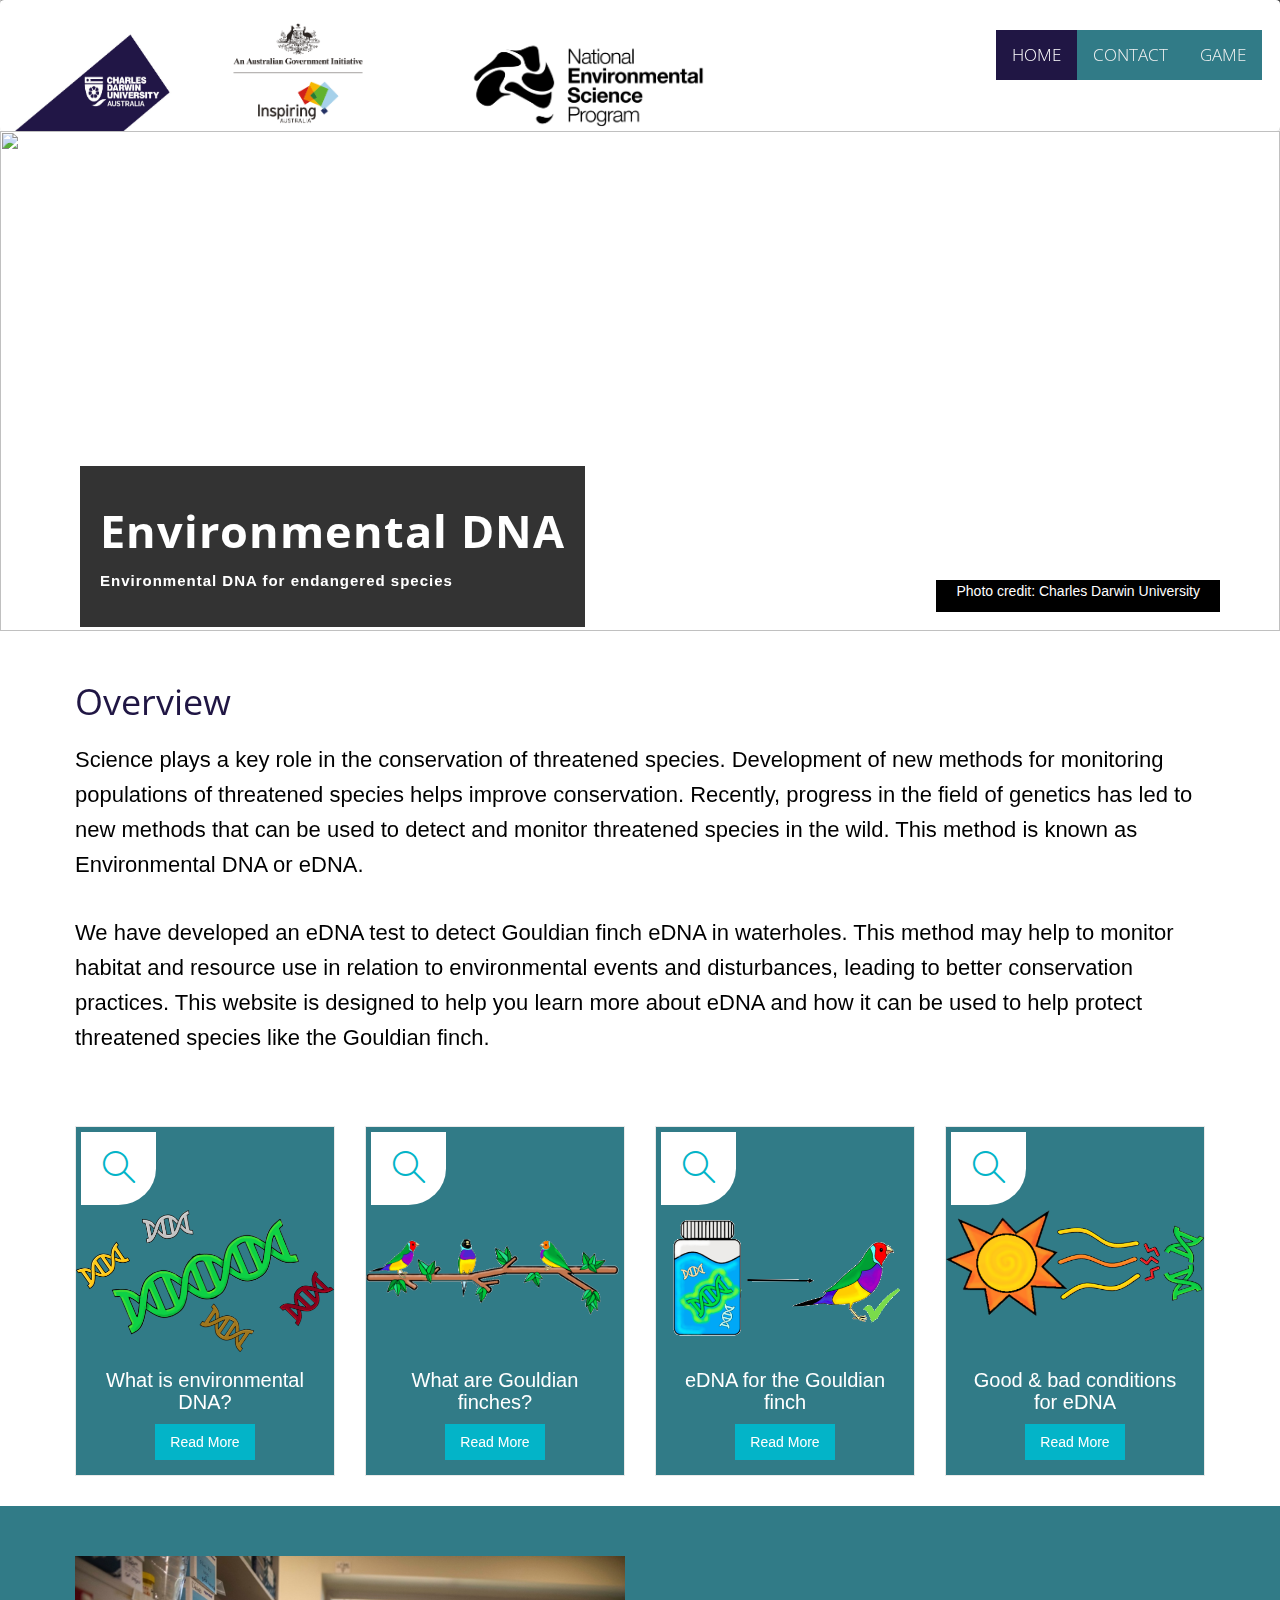
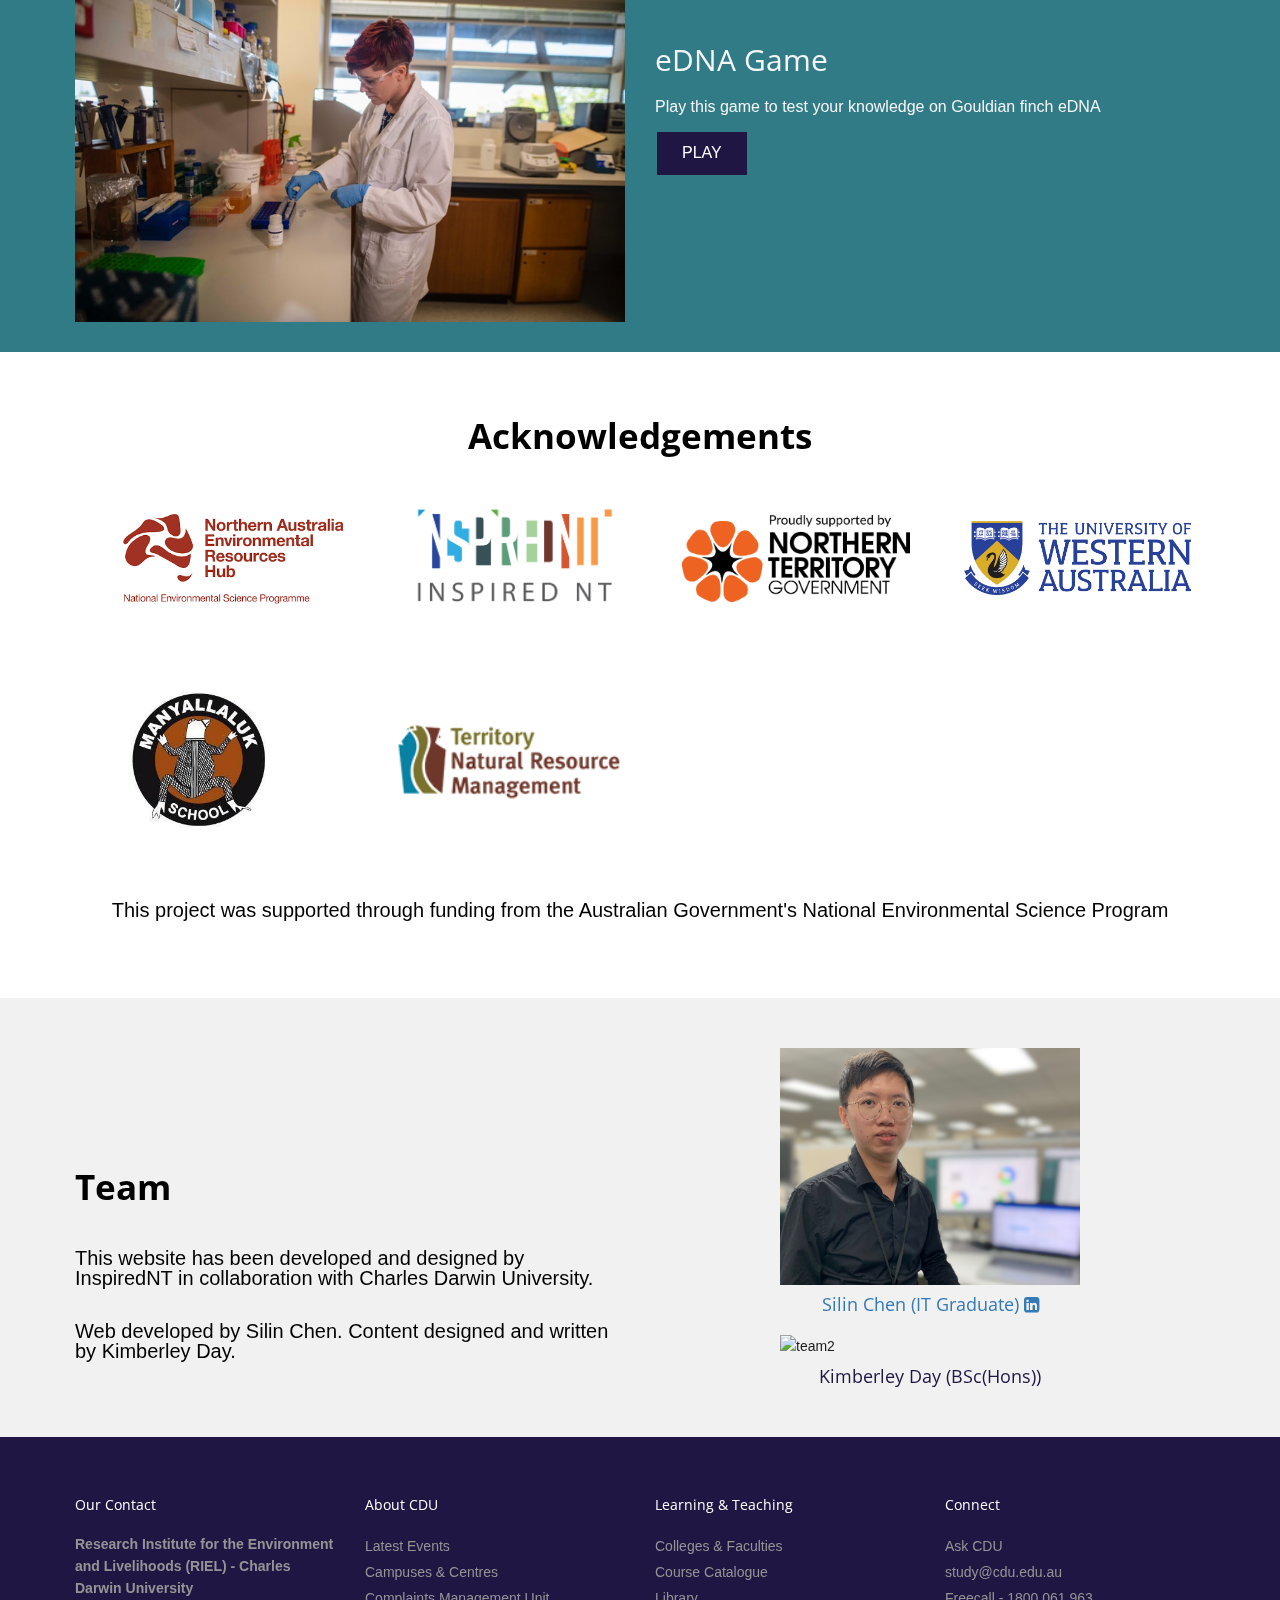
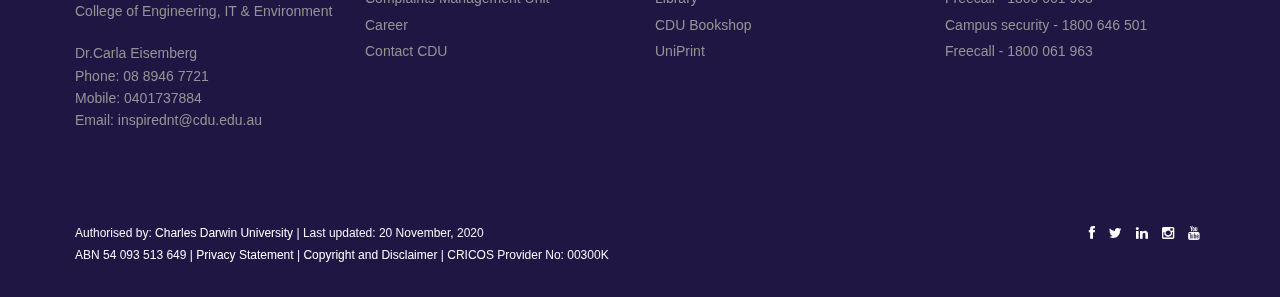
==== commit 18a27cc6: "added two more logos" ====
--- a/index.html
+++ b/index.html
@@ -192,19 +192,12 @@
 			 <a href="https://www.inspirednt.net/ "><img class="half-page-image" src="img/sponsors/inspiredNt.png"></a>
 			 <a href="https://nt.gov.au/"><img class="half-page-image" src="img/sponsors/NTG.png"></a>
 			 <a href="https://www.uwa.edu.au/"><img class="half-page-image" src="img/sponsors/LogoUWA.png"></a>
+			 <a href="https://www.facebook.com/ManyallalukSchool/"><img class="page-image" src="img/sponsors/school.png"></a>
+			 <a href="https://www.territorynrm.org.au/"><img class="half-image" src="img/sponsors/Territory-Natural-Resource-Management.png"></a>
+
 
 		 </div>
-			<!--
-				<div id="grid">
-					<p><a href="https://www.nespnorthern.edu.au/"><img alt="Image 1" src="img/sponsors/NESPlogo.png" width="300" height="130" /></a></p>
-					<p><a href="https://www.industry.gov.au/funding-and-incentives/inspiring-australia-science-engagement-in-australia"><img alt="Image 1" src="img/sponsors/initiative.png" width="300" height="200" /></a></p>
-					<p><a href="https://www.inspirednt.net/ "><img alt="Image 1" src="img/sponsors/inspiredNt.png" width="300" height="200" /></a></p>
-					<p><a href="https://nt.gov.au/"><img alt="Image 1" src="img/sponsors/NTG.png" width="300" height="100" /></a></p>
-					<p><a href="https://www.uwa.edu.au/"><img alt="Image 1" src="img/sponsors/LogoUWA.png" width="300" height="100" /></a></p>
-				</div>
-			-->
-			</div>
-		</br>
+		</div>
 		</br>
 			<div class="ack">
 			<p>This project was supported through funding from the Australian Government's National Environmental Science Program</p>
--- a/css/style.css
+++ b/css/style.css
@@ -25,6 +25,24 @@
   display: inline-block;
   padding: 5px;
   margin-left: 40px;
+  vertical-align:middle;
+}
+
+.half-image {
+  width: 21%;
+  height: 10%;
+  display: inline-block;
+  padding: 5px;
+  margin-left: 115px;
+  vertical-align:middle;
+}
+
+.page-image {
+  width: 13%;
+  height: 4%;
+  display: inline-block;
+  padding: 5px;
+  margin-left: 50px;
   vertical-align:middle;
 }
 
@@ -143,7 +161,28 @@
   .half-page-image{
     width: 100%;
     margin-left: auto;
+    margin-right: auto;
+    display: block;
     height: 100%;
+    z-index: 1;
+
+  }
+  .half-image{
+    width: 100%;
+    margin-left: auto;
+    margin-right: auto;
+    display: block;
+    height: 100%;
+    z-index: 1;
+
+  }
+  .page-image{
+    width: 60%;
+    margin-left: auto;
+    margin-right: auto;
+    display: block;
+    z-index: 1;
+
   }
 }
 
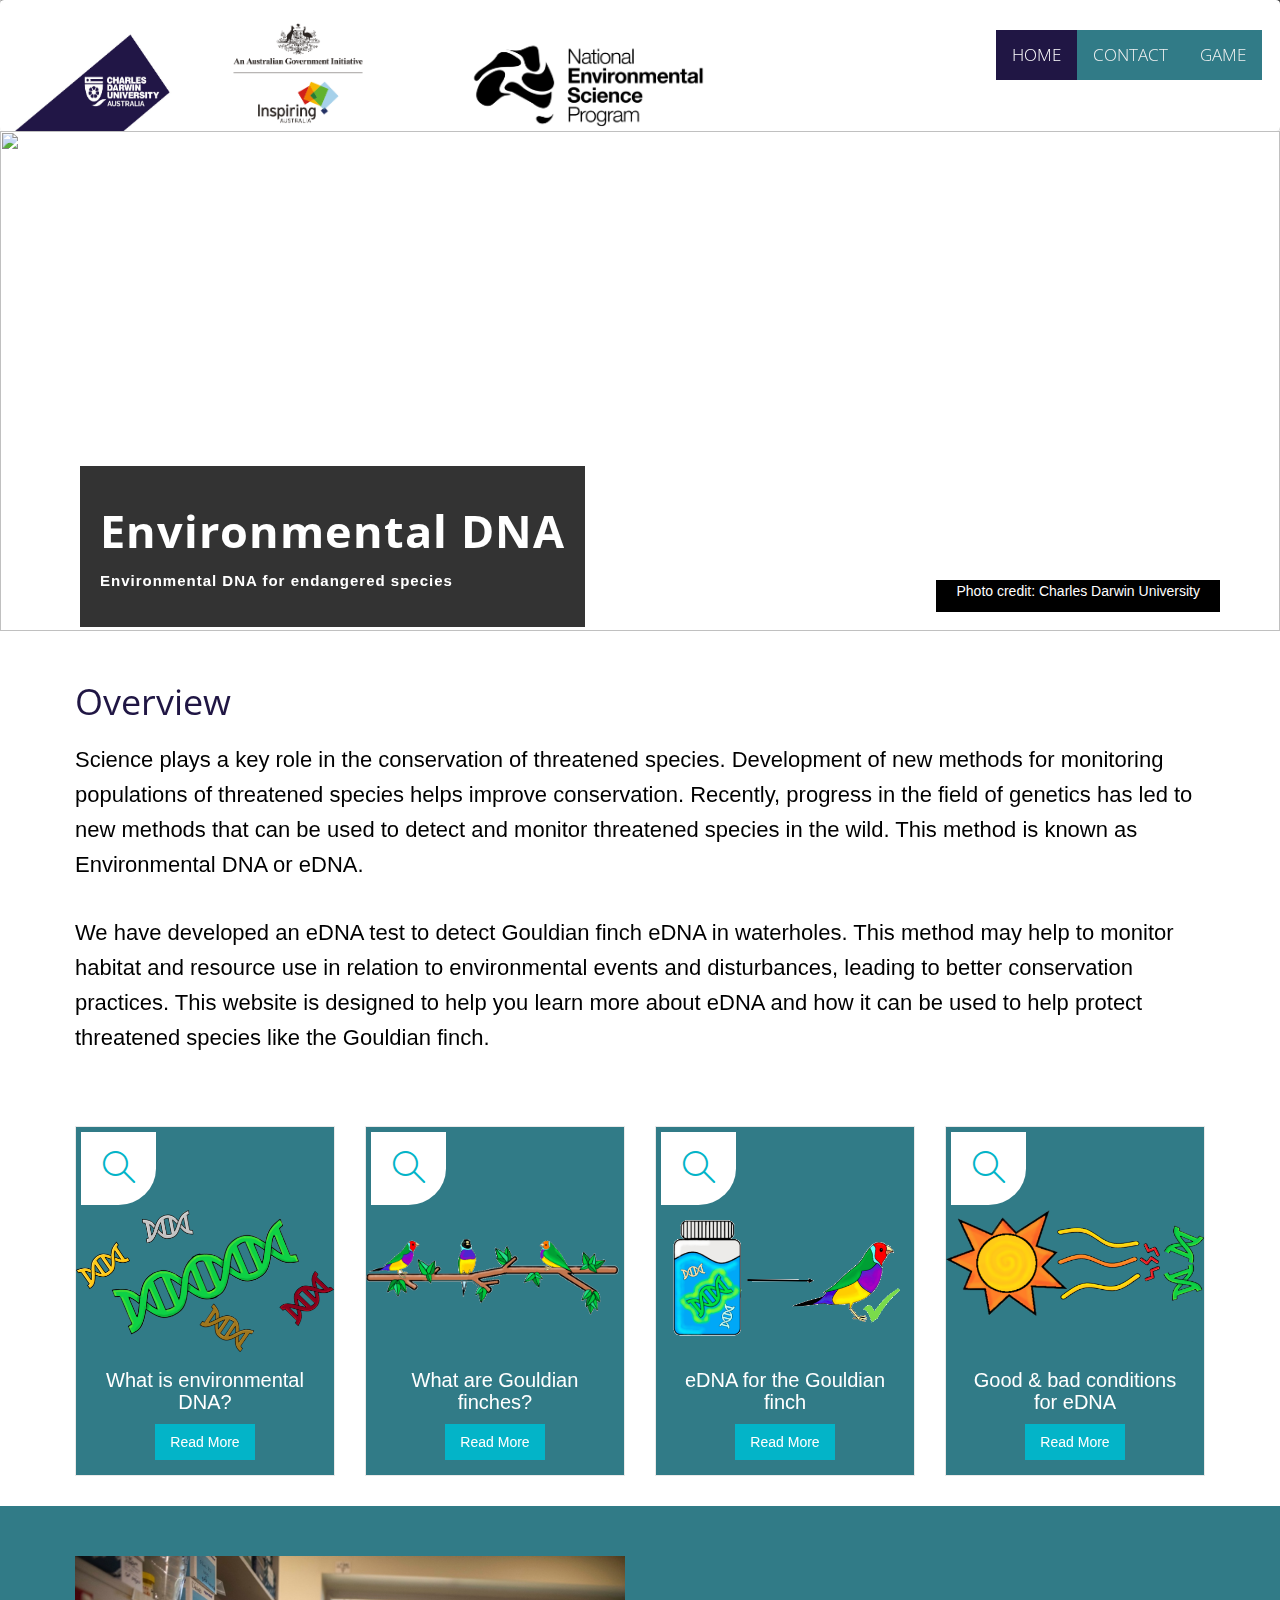
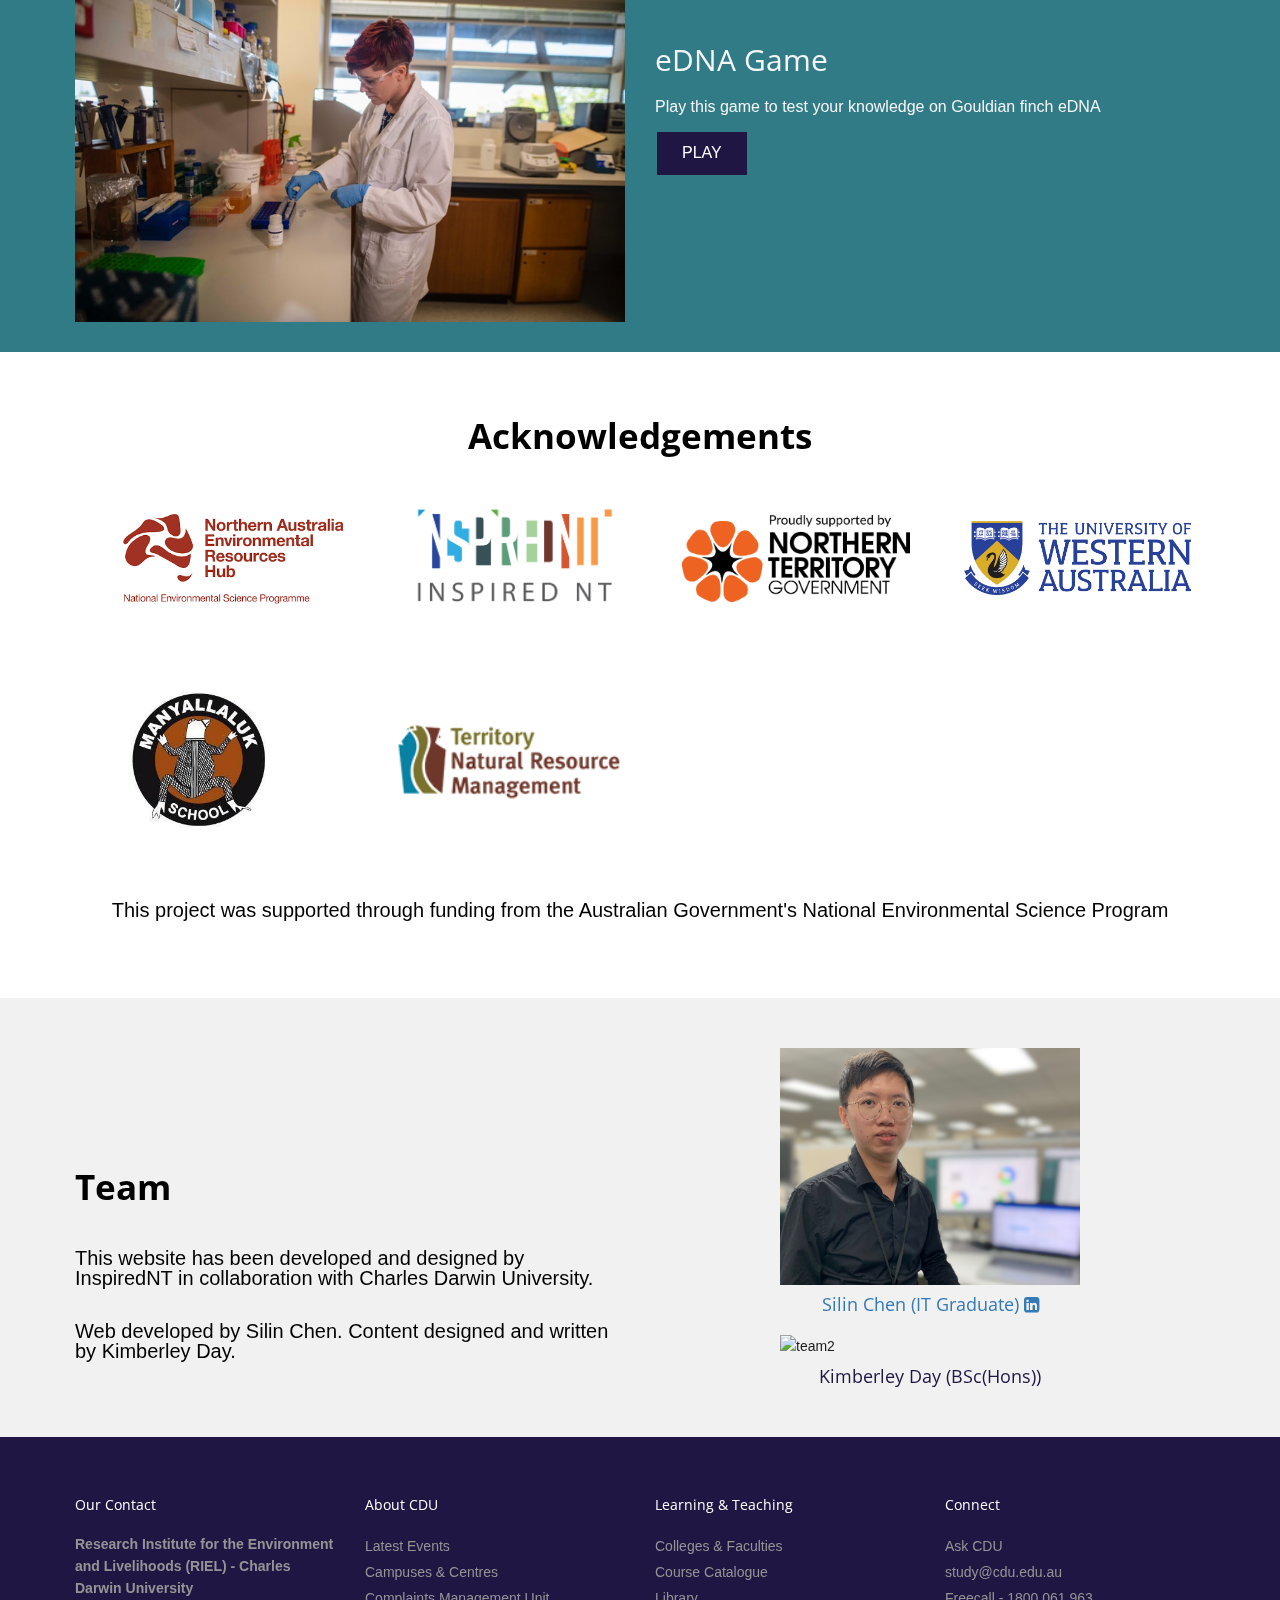
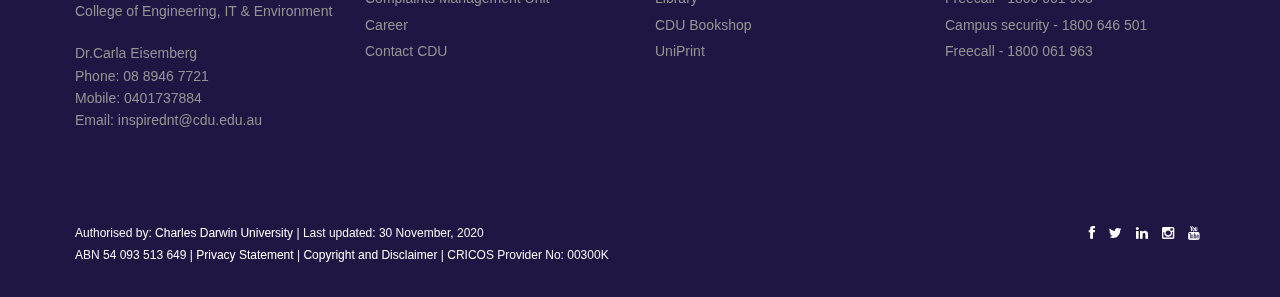
==== commit c26189cf: "no message" ====
--- a/index.html
+++ b/index.html
@@ -314,7 +314,7 @@
 			<div class="row">
 				<div class="col-lg-6">
 					<div class="copyright">
-            <p>Authorised by: <a href="https://www.cdu.edu.au">Charles Darwin University</a> | Last updated: 20 November, 2020</p>
+            <p>Authorised by: <a href="https://www.cdu.edu.au">Charles Darwin University</a> | Last updated: 30 November, 2020</p>
             <p>ABN 54 093 513 649 | <a href="http://www.cdu.edu.au/governance/doclibrary/pol-032.pdf">Privacy Statement</a> | <a href="https://www.cdu.edu.au/about/copyright">Copyright and Disclaimer</a> | CRICOS Provider No: 00300K</p>
 						<button onclick="topFunction()" id="backtotop"><i class="fa fa-3x fa-arrow-up"></i></button>
 					</div>
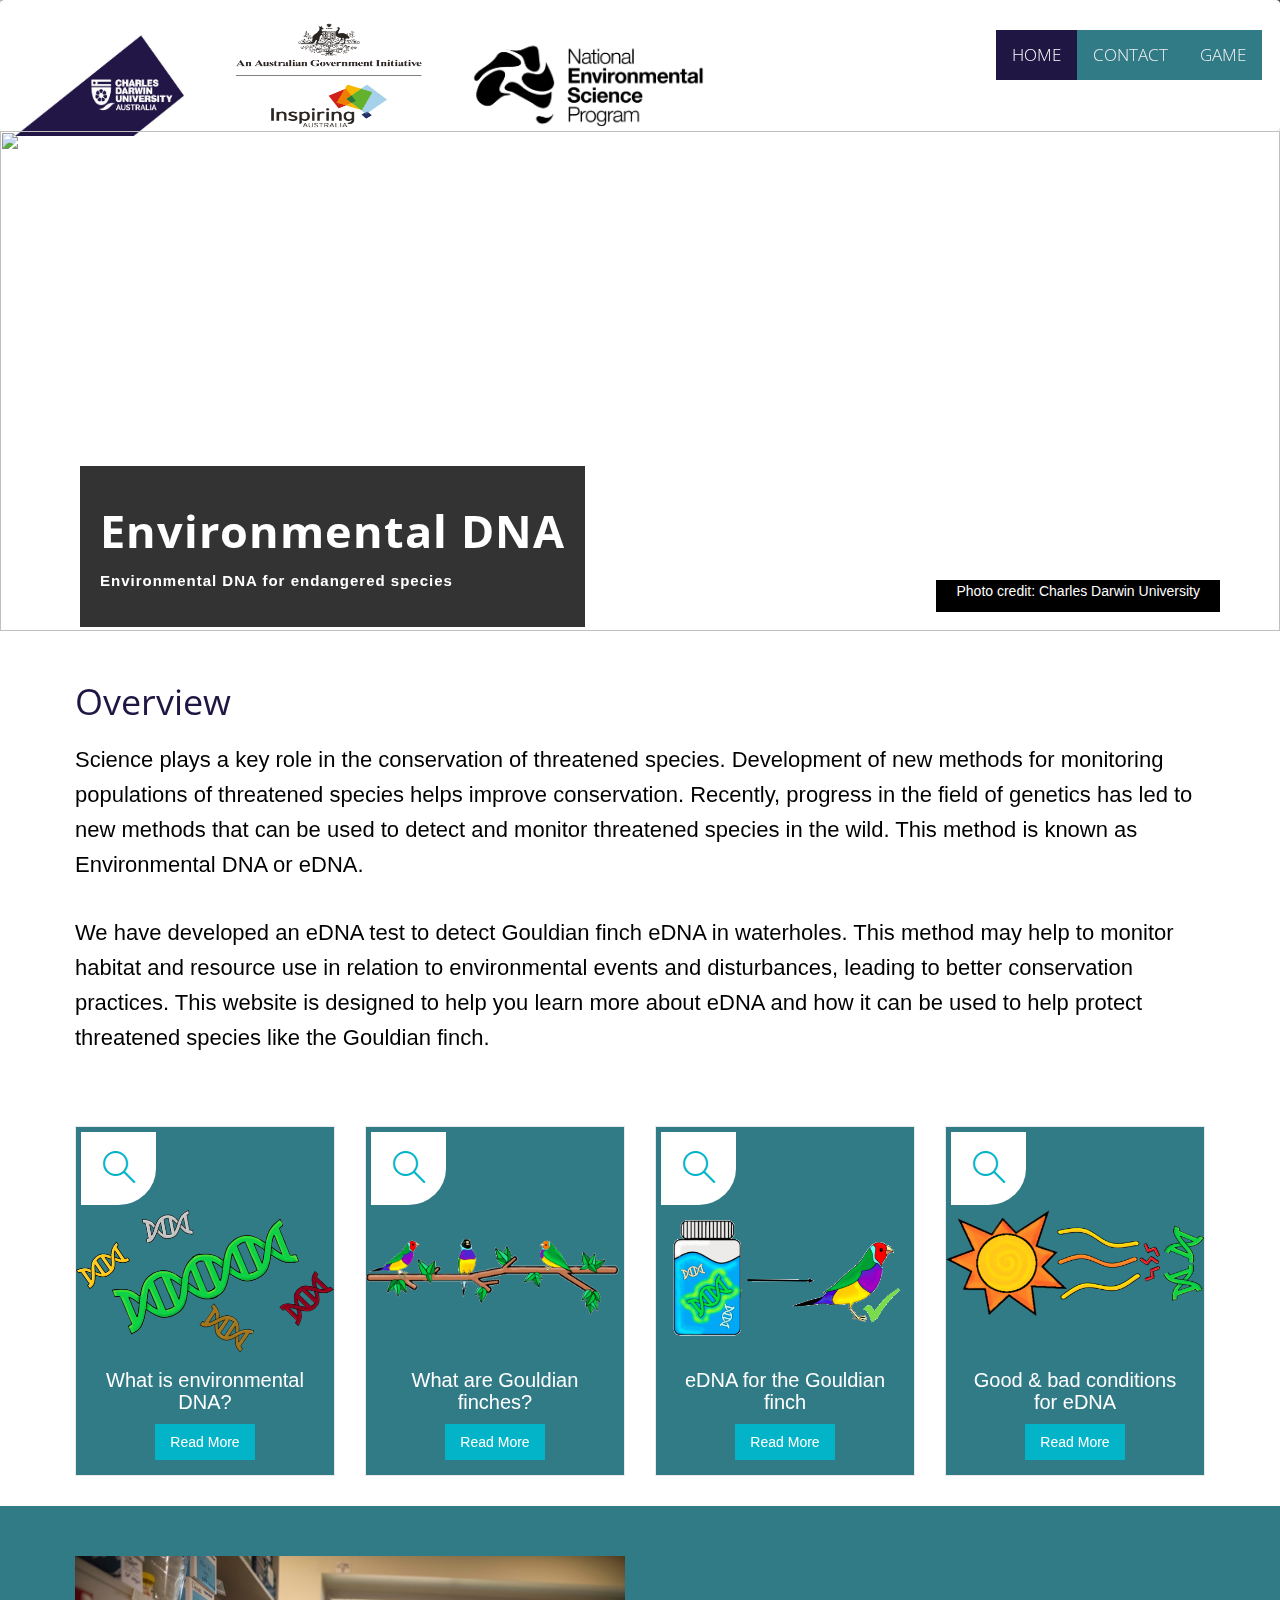
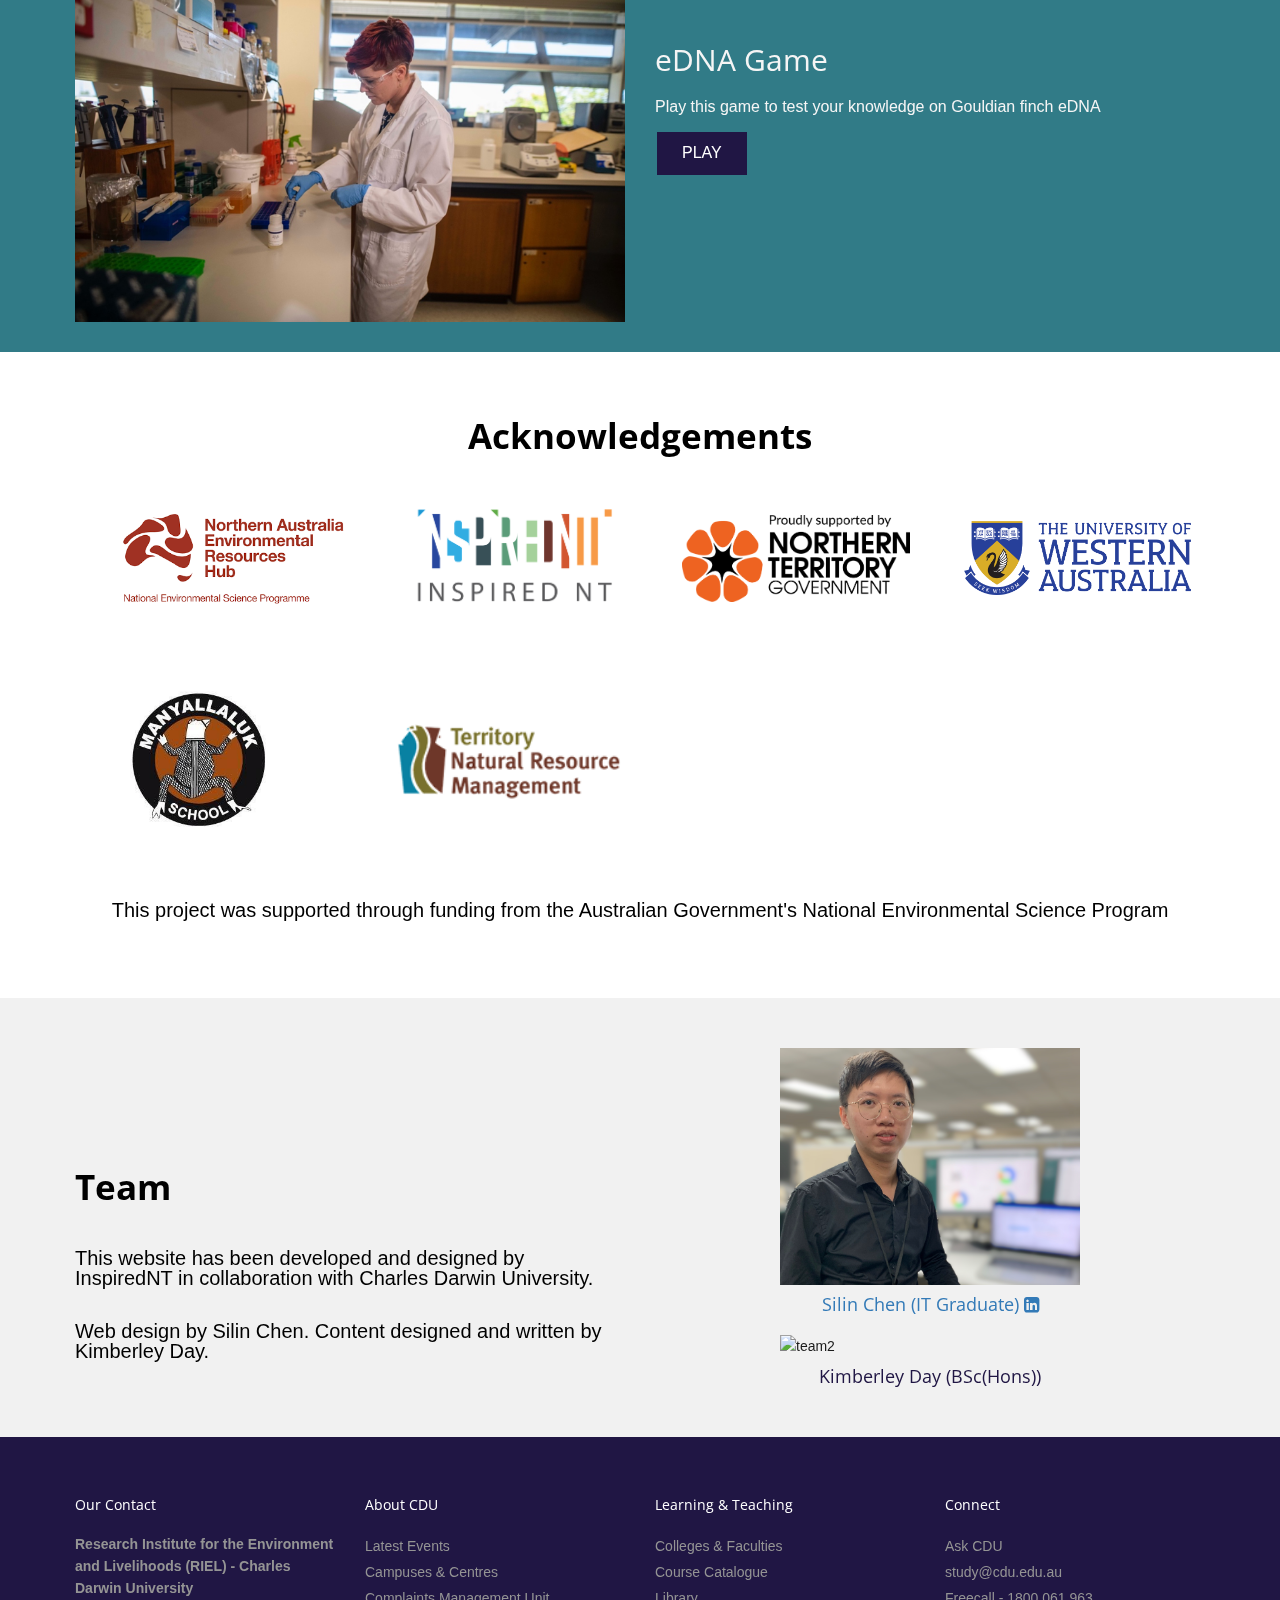
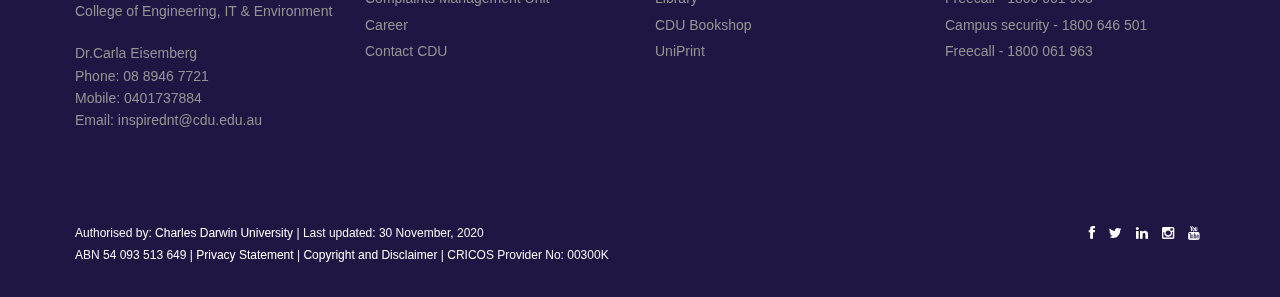
==== commit 7052e6b9: "small update" ====
--- a/index.html
+++ b/index.html
@@ -29,12 +29,12 @@
 				<div class="row">
 					<div class="col-xs-4">
 						<a class="navbar-brand" href="https://www.cdu.edu.au/">
-							<img alt="logo" id="brand1" src="img/sponsors/cdu.png" class="img-fluid" style="width:100%; height: 115px;">
+							<img alt="logo" id="brand1" src="img/sponsors/cdu.png" class="img-fluid" style="min-width: 100%; width: 200px; height: 120px;">
 						</a>
 					</div>
 					<div class="col-xs-4">
 						<a class="navbar-brand" href="https://www.industry.gov.au/funding-and-incentives/inspiring-australia-science-engagement-in-australia">
-							<img alt="logo" id="brand1" class="img-fluid" src="img/sponsors/aus.png" style="width:100%; height: 115px;">
+							<img alt="logo" id="brand1" class="img-fluid" src="img/sponsors/aus.png" style="min-width: 100%; width: 200px; height: 120px;">
 						</a>
 					</div>
 					<div class="col-xs-4">
@@ -214,7 +214,7 @@
 				<div class="ack2">
 					<h2>Team</h2><br>
 					<p>This website has been developed and designed by InspiredNT in collaboration with Charles Darwin University.</p><br>
-					<p>Web developed by Silin Chen. Content designed and written by Kimberley Day.</p>
+					<p>Web design by Silin Chen. Content designed and written by Kimberley Day.</p>
 				</div>
 				<br/>
 			</div>
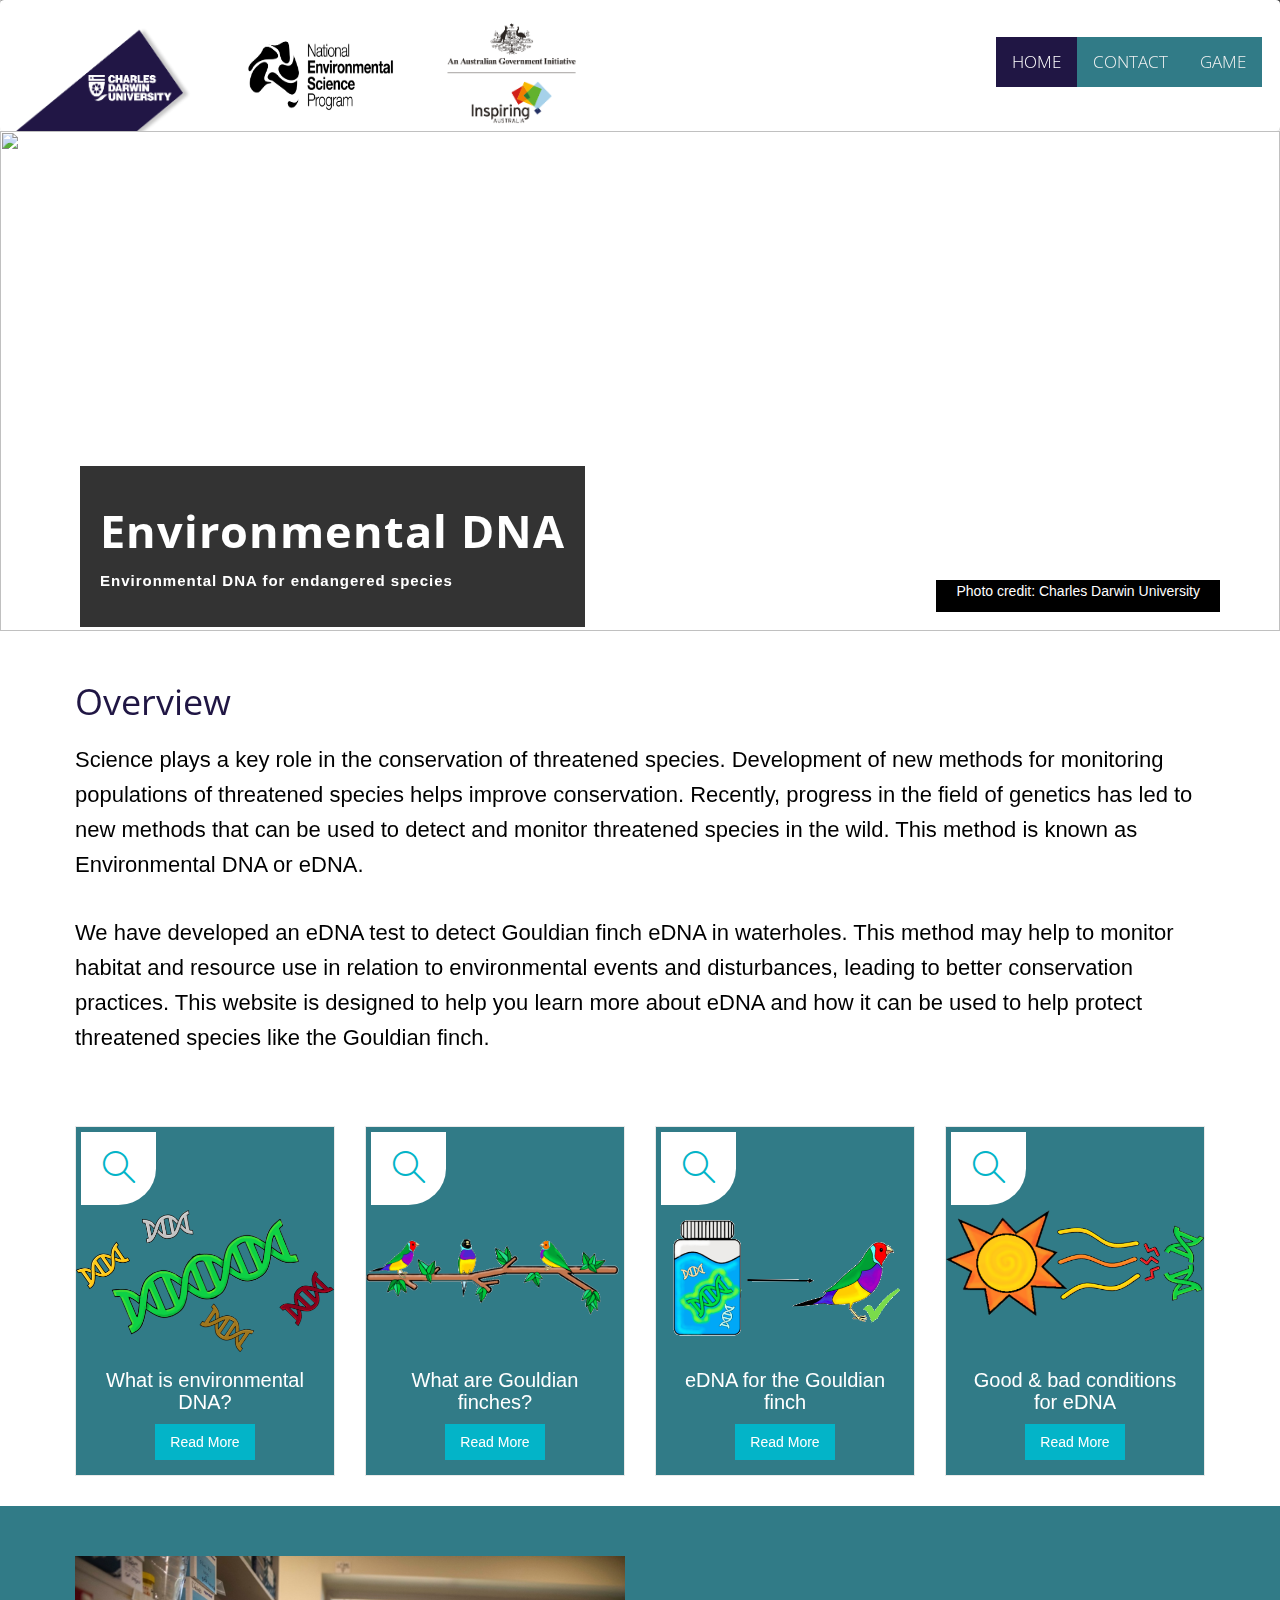
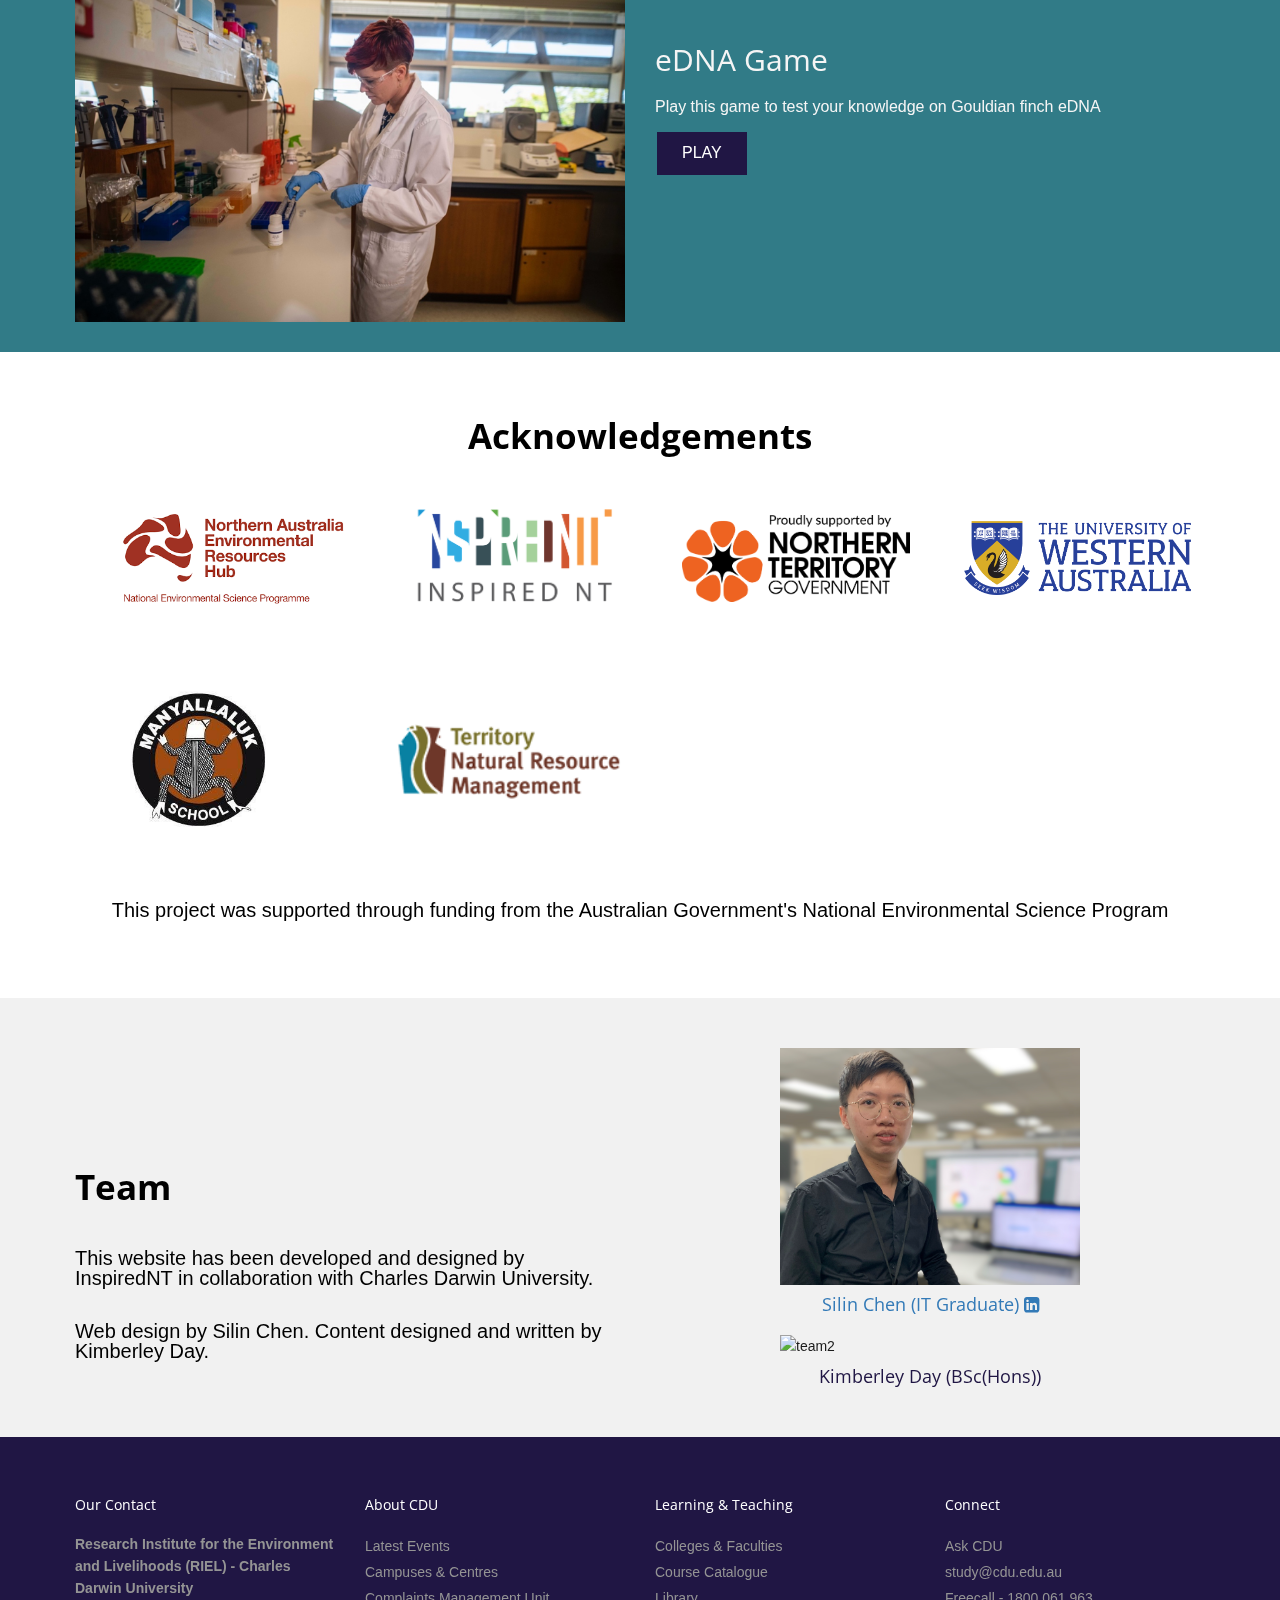
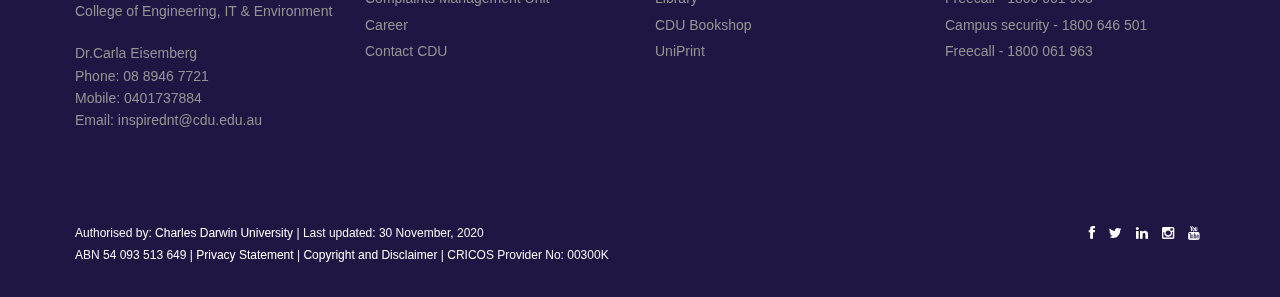
==== commit fadeca6e: "yeah" ====
--- a/index.html
+++ b/index.html
@@ -29,19 +29,22 @@
 				<div class="row">
 					<div class="col-xs-4">
 						<a class="navbar-brand" href="https://www.cdu.edu.au/">
-							<img alt="logo" id="brand1" src="img/sponsors/cdu.png" class="img-fluid" style="min-width: 100%; width: 200px; height: 120px;">
+							<img alt="logo" id="brand1" src="img/sponsors/CDU_logo.png" class="img-fluid" style="max-width: 100%; width: auto; height: 115px;">
+						</a>
+					</div>
+					<div class="col-xs-4">
+						<a class="navbar-brand" href="https://www.nespnorthern.edu.au/">
+							<img alt="logo" id="brand1" class="img-fluid" src="img/sponsors/nest.png" style="max-width:100%;  width: auto; height: 115px;">
 						</a>
 					</div>
 					<div class="col-xs-4">
 						<a class="navbar-brand" href="https://www.industry.gov.au/funding-and-incentives/inspiring-australia-science-engagement-in-australia">
-							<img alt="logo" id="brand1" class="img-fluid" src="img/sponsors/aus.png" style="min-width: 100%; width: 200px; height: 120px;">
+							<img alt="logo" id="brand1" class="img-fluid" src="img/sponsors/aus.png" style="max-width: 100%; width: auto; height: 115px; ">
 						</a>
 					</div>
-					<div class="col-xs-4">
-						<a class="navbar-brand" href="https://www.nespnorthern.edu.au/">
-							<img alt="logo" id="brand1" class="img-fluid" src="img/sponsors/nest.png" style="min-width:100%; height: 135px;">
-						</a>
-					</div>
+
+
+
 				</div>
 			</div>
 			<!--
--- a/css/style.css
+++ b/css/style.css
@@ -740,7 +740,7 @@
 header .navbar-collapse  ul.navbar-nav {
     float: right;
     margin-right: 18px;
-    margin-top: 25px;
+    margin-top: 30px;
 }
 header .navbar {
   min-height: 70px;
@@ -783,7 +783,7 @@
 .topnav {
   overflow: hidden;
   margin-right: 18px;
-  margin-top: 25px;
+  margin-top: 32px;
   float: right;
   background-color: #317b87;
 }
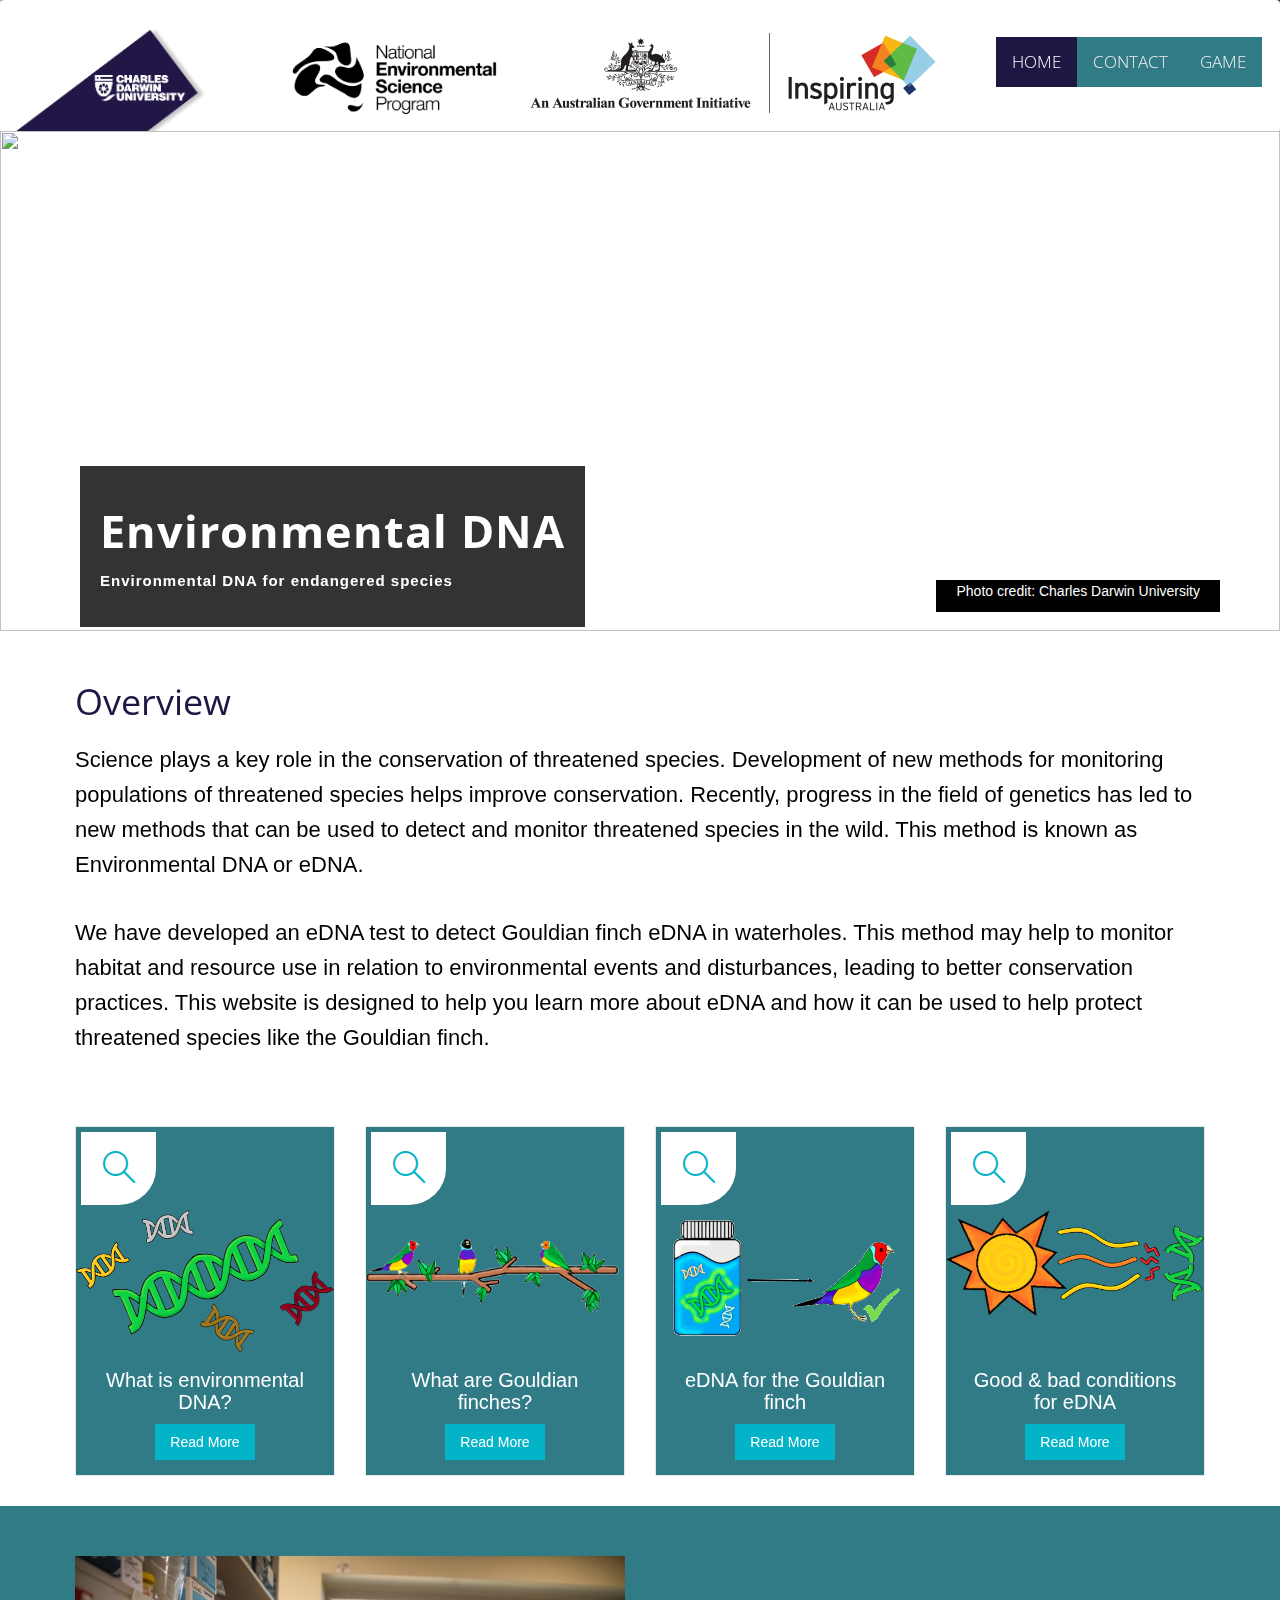
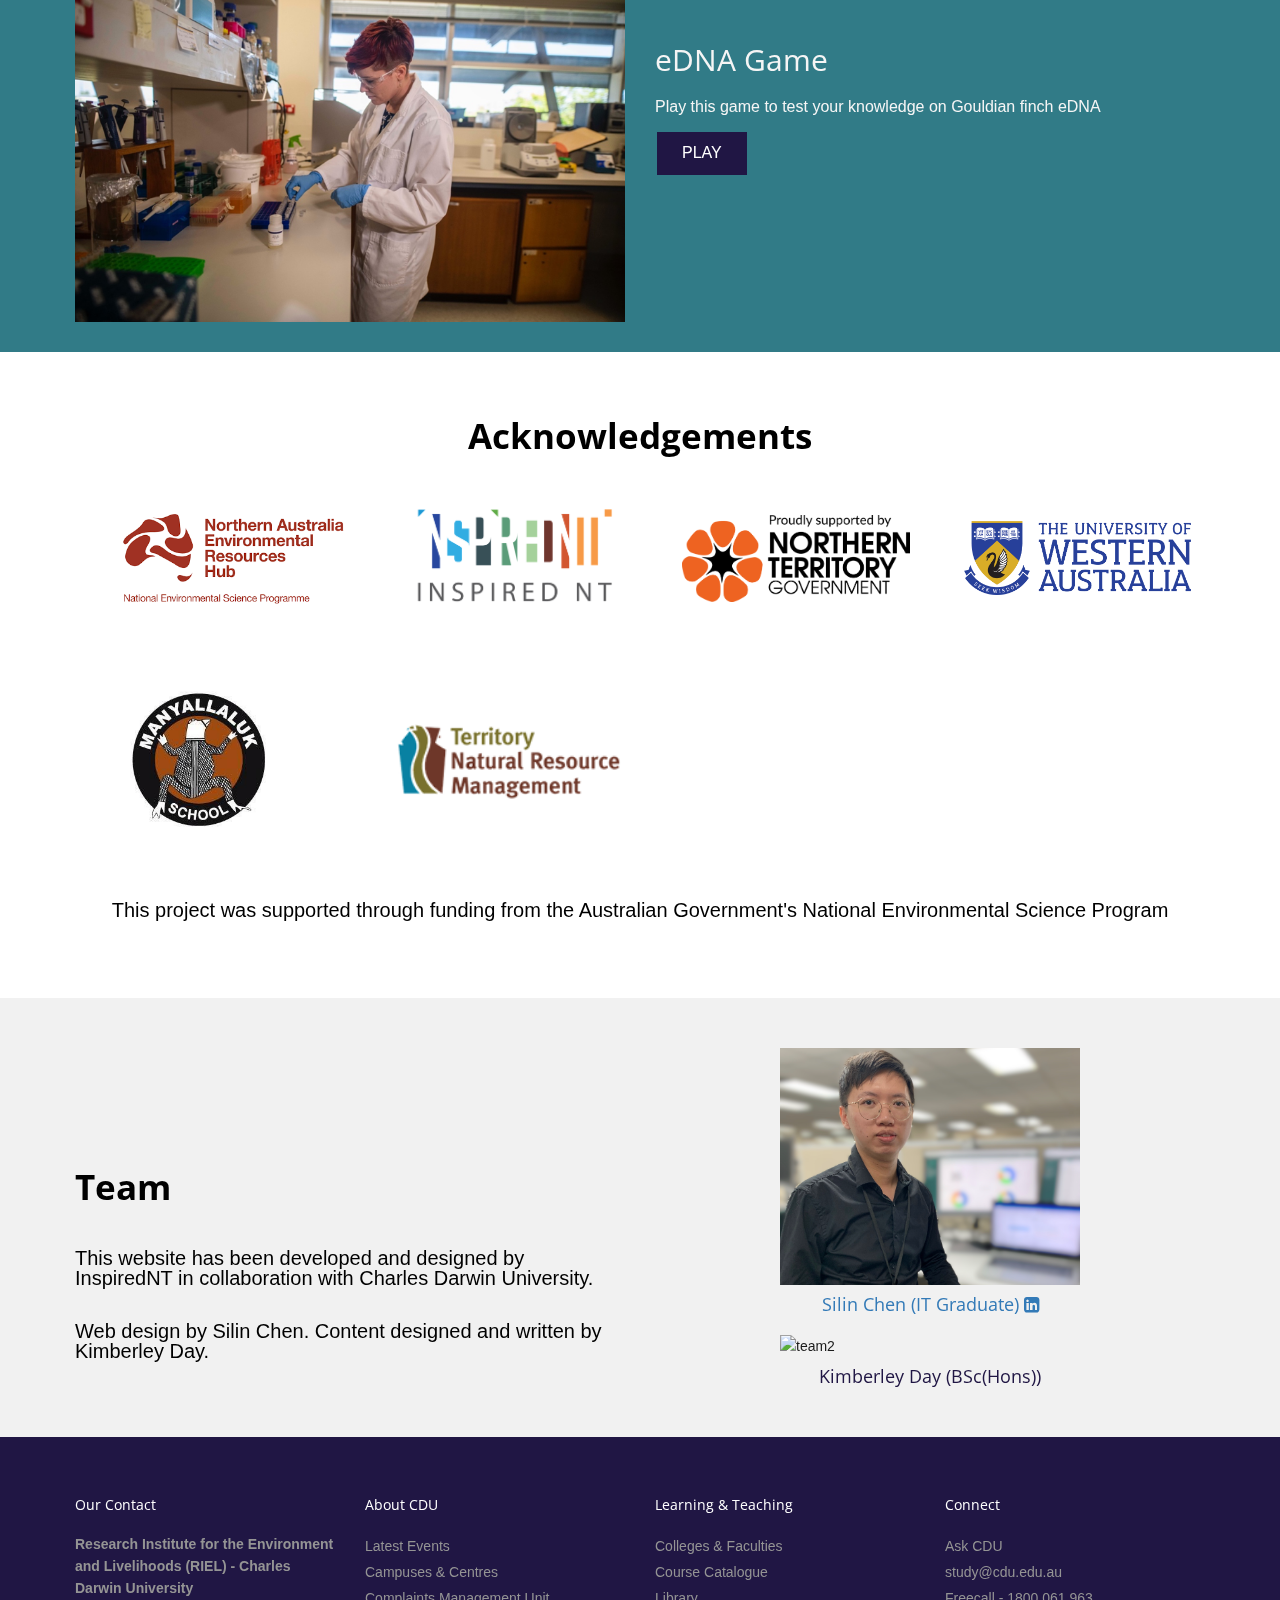
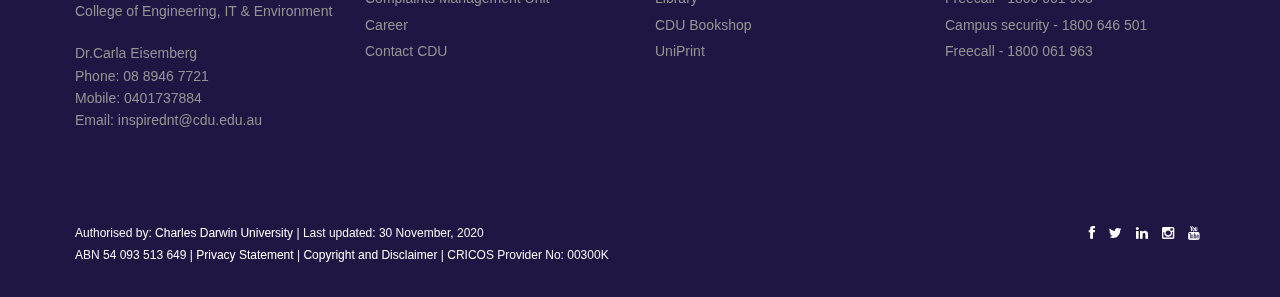
==== commit 30c893ed: "changed logo" ====
--- a/index.html
+++ b/index.html
@@ -25,7 +25,7 @@
 <div class="container-fluid">
 	<div class="nav-header">
 		<div class="row">
-			<div class="col-sm-6">
+			<div class="col-sm-7">
 				<div class="row">
 					<div class="col-xs-4">
 						<a class="navbar-brand" href="https://www.cdu.edu.au/">
@@ -34,12 +34,12 @@
 					</div>
 					<div class="col-xs-4">
 						<a class="navbar-brand" href="https://www.nespnorthern.edu.au/">
-							<img alt="logo" id="brand1" class="img-fluid" src="img/sponsors/nest.png" style="max-width:100%;  width: auto; height: 115px;">
+							<img alt="logo" id="brand1" class="img-fluid" src="img/sponsors/nest.png" style="min-width:100%;  width: auto; height: 120px;">
 						</a>
 					</div>
 					<div class="col-xs-4">
 						<a class="navbar-brand" href="https://www.industry.gov.au/funding-and-incentives/inspiring-australia-science-engagement-in-australia">
-							<img alt="logo" id="brand1" class="img-fluid" src="img/sponsors/aus.png" style="max-width: 100%; width: auto; height: 115px; ">
+							<img alt="logo" id="brand1" class="img-fluid" src="img/sponsors/an.png" style="min-width: 100%; width: auto; height: 115px; ">
 						</a>
 					</div>
 
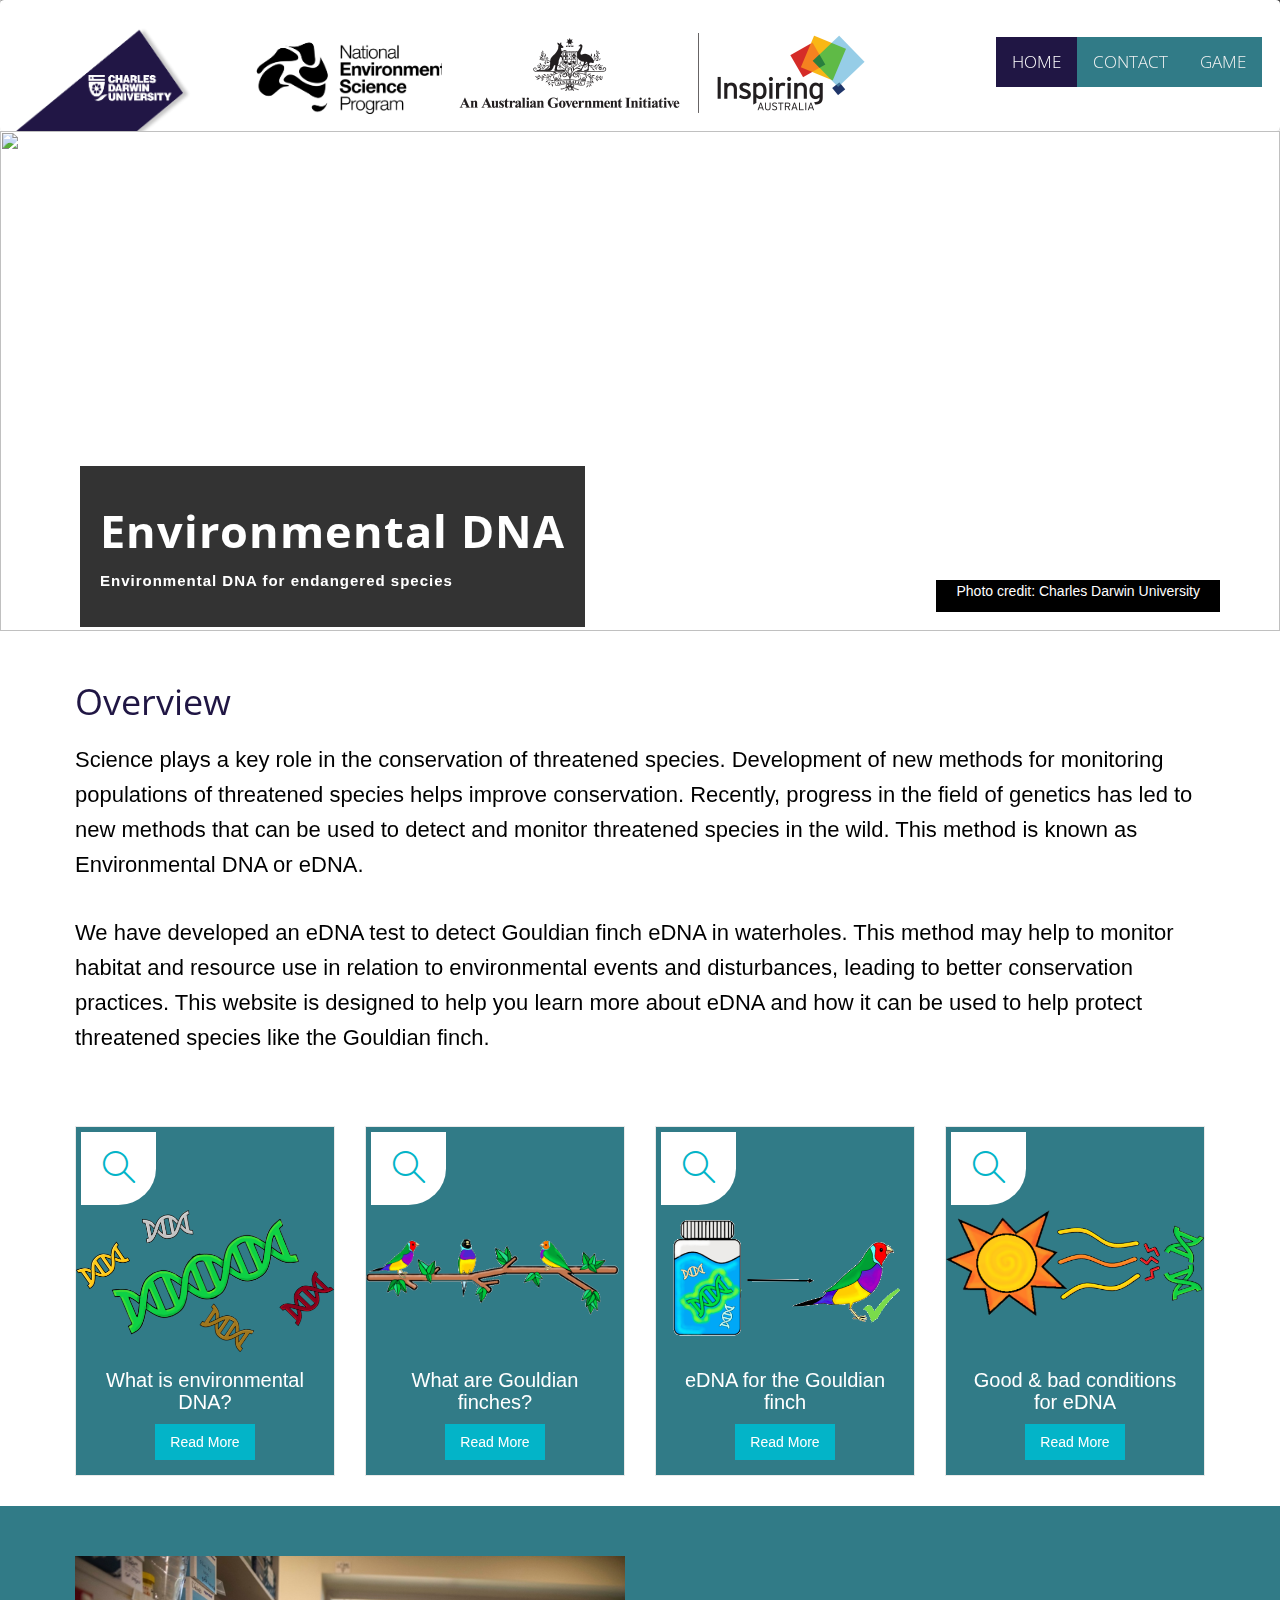
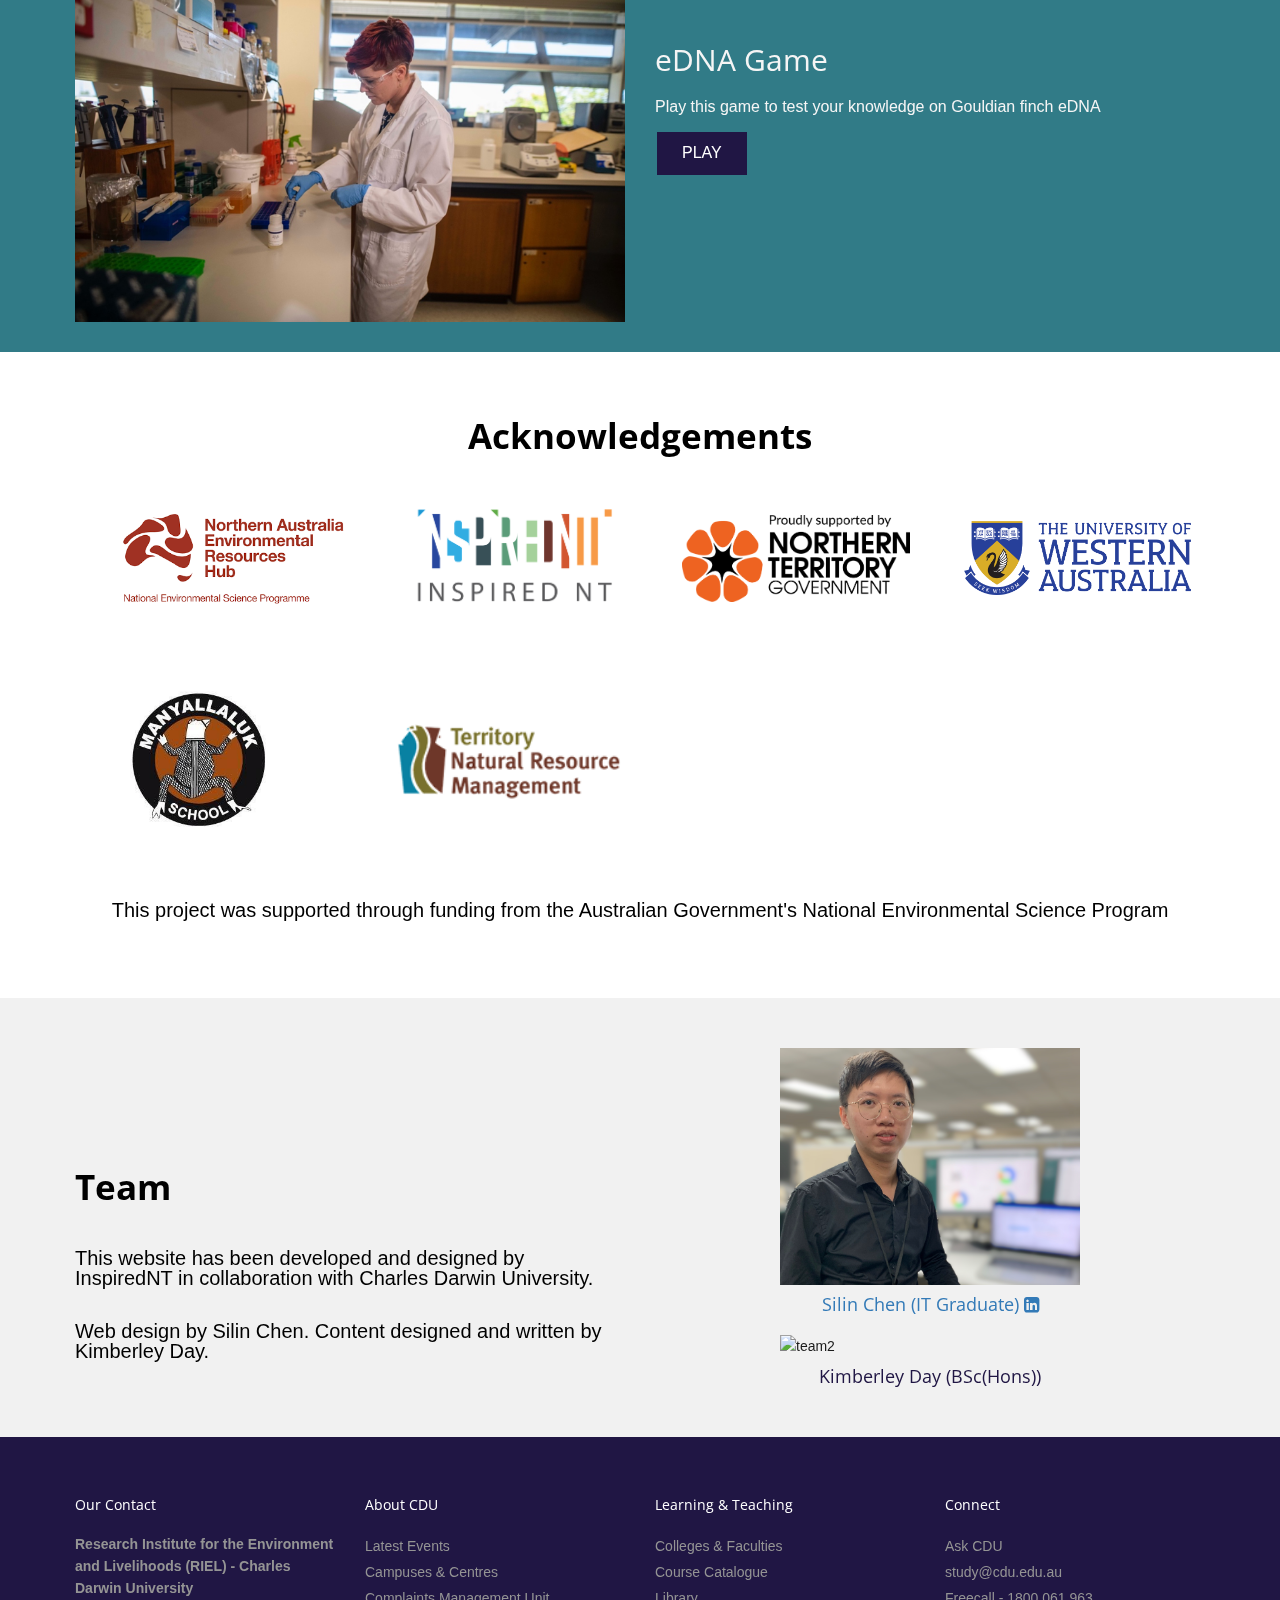
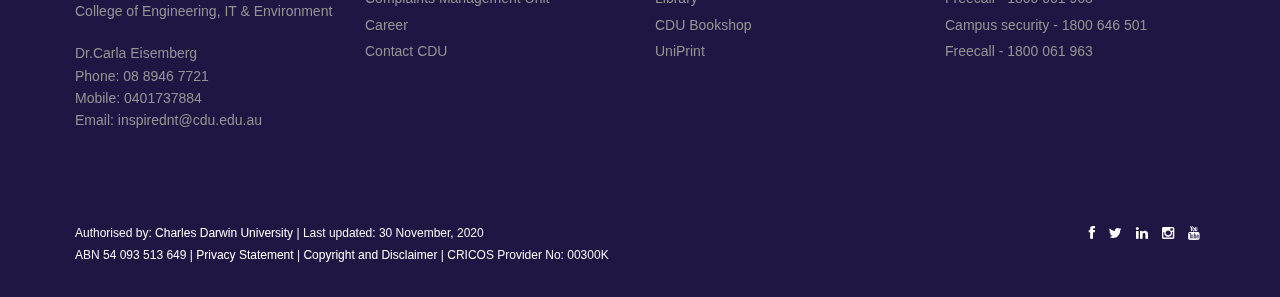
==== commit 1e1f8eda: "..." ====
--- a/index.html
+++ b/index.html
@@ -25,7 +25,7 @@
 <div class="container-fluid">
 	<div class="nav-header">
 		<div class="row">
-			<div class="col-sm-7">
+			<div class="col-sm-6">
 				<div class="row">
 					<div class="col-xs-4">
 						<a class="navbar-brand" href="https://www.cdu.edu.au/">
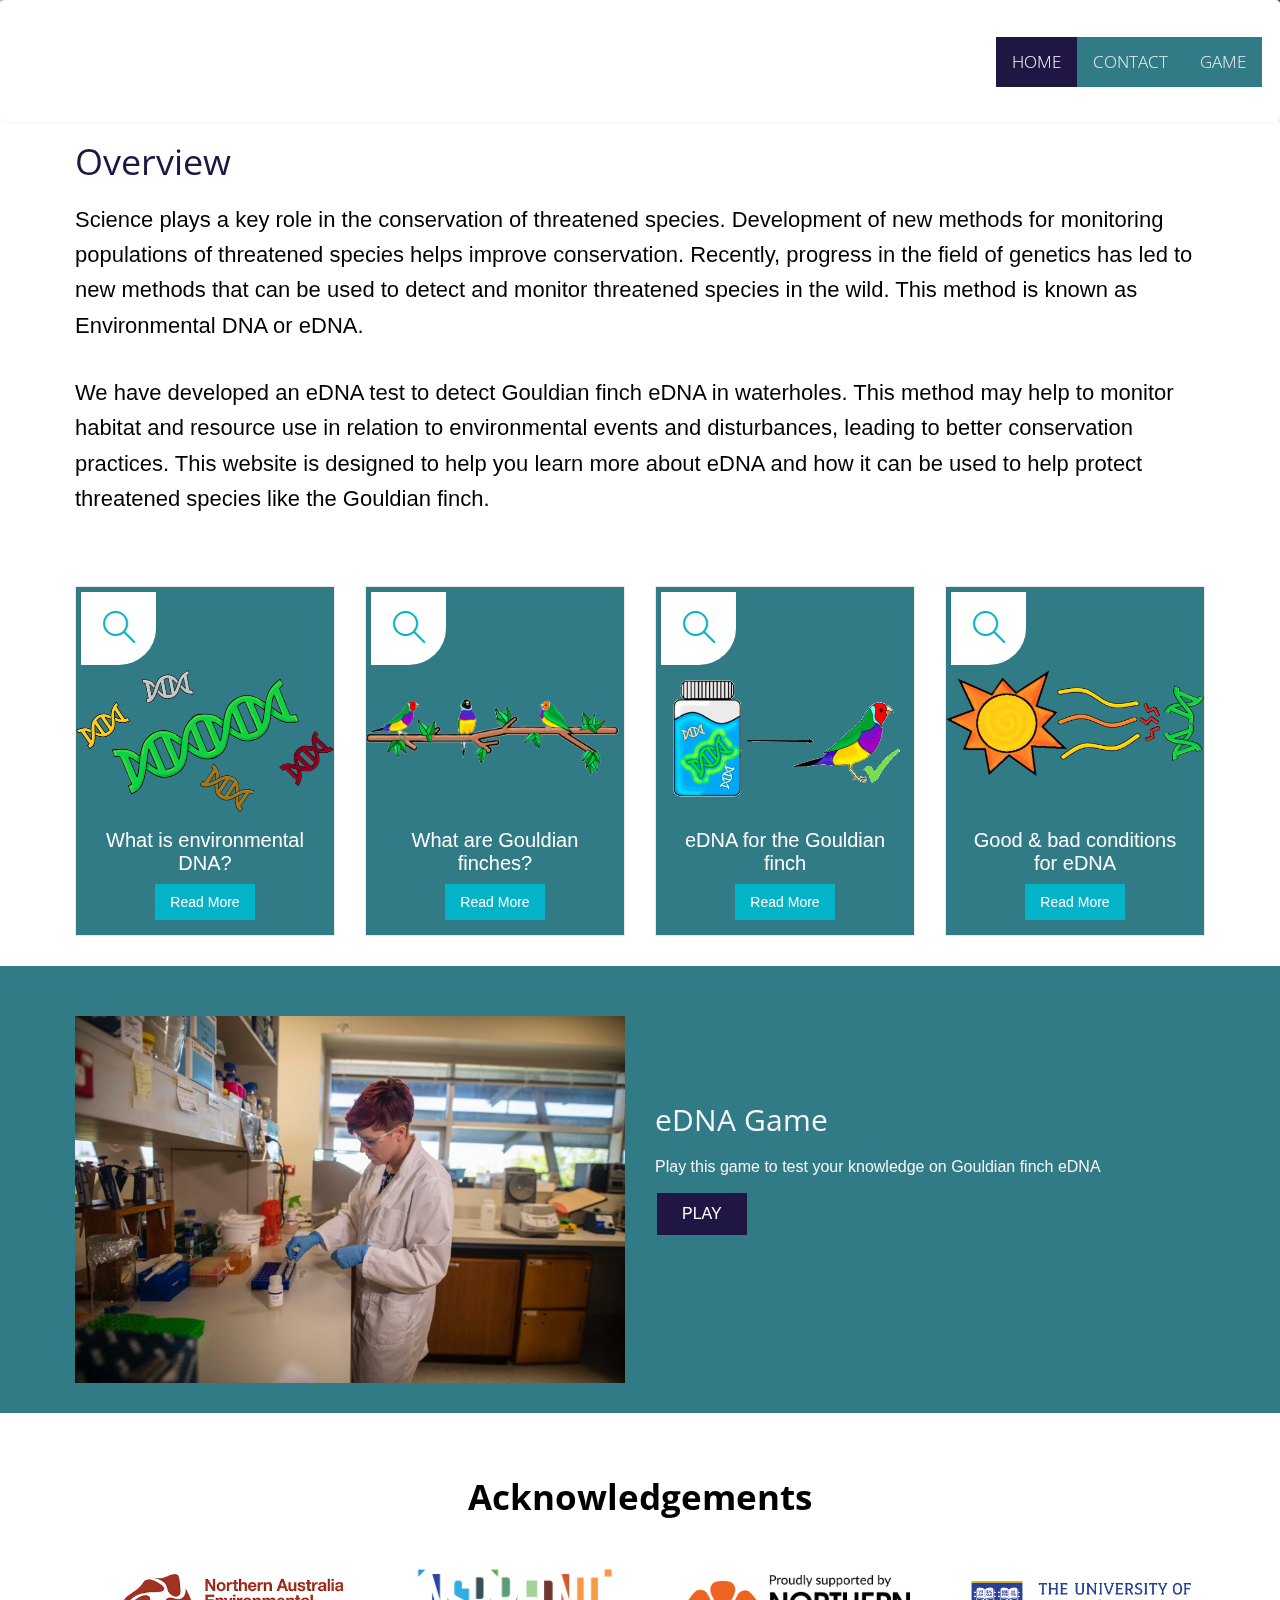
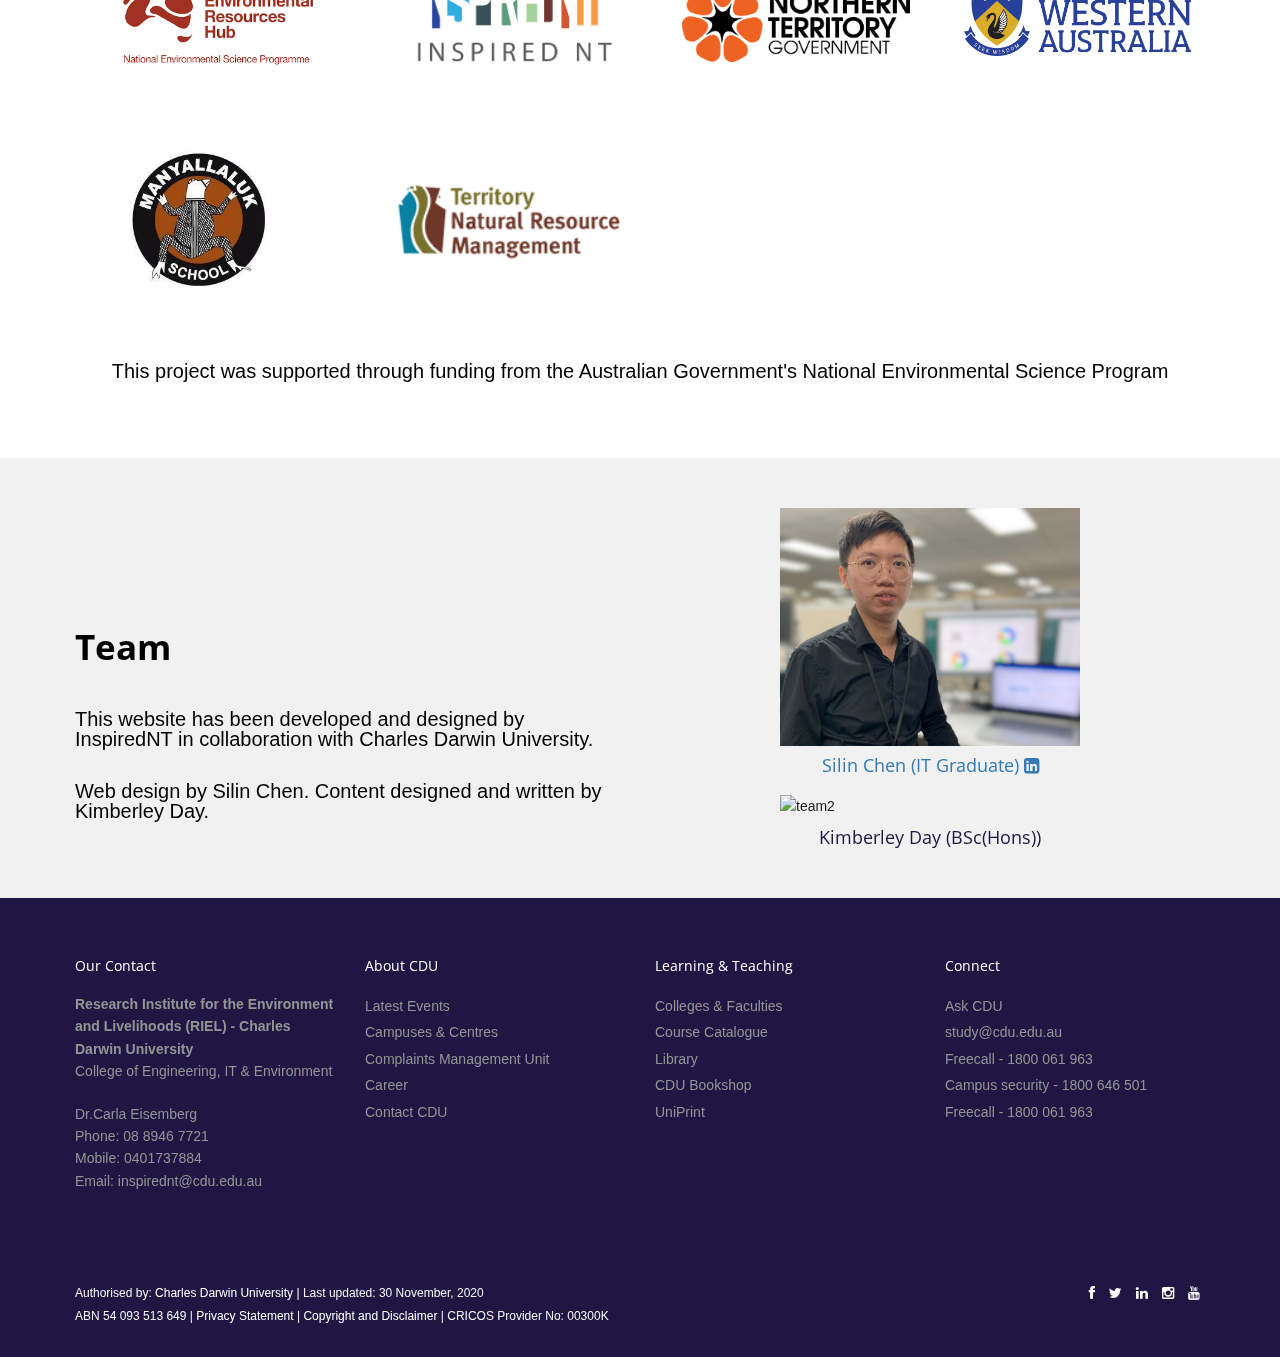
==== commit d1141fb6: "fixed nothing" ====
--- a/index.html
+++ b/index.html
@@ -29,7 +29,7 @@
 				<div class="row">
 					<div class="col-xs-4">
 						<a class="navbar-brand" href="https://www.cdu.edu.au/">
-							<img alt="logo" id="brand1" src="img/sponsors/CDU_logo.png" class="img-fluid" style="max-width: 100%; width: auto; height: 115px;">
+							<img alt="logo" id="brand1" src="img/sponsors/CDU_logo.png" class="img-fluid" style="min-width: 100%; width: auto; height: 115px;">
 						</a>
 					</div>
 					<div class="col-xs-4">
--- a/css/style.css
+++ b/css/style.css
@@ -126,9 +126,9 @@
 
 }
 
-@media screen and (max-width:960px) {
+@media screen and (max-width:1400px) {
   .image{
-    flex: 33.33%;
+    flex: 50%;
   }
   .col-sm-6{
     display: none;
@@ -734,7 +734,7 @@
 }
 .navbar-default .navbar-brand{
   color: #1891EC;
-  margin: 11px 0 0;
+  margin: 5px 0 0;
 }
 
 header .navbar-collapse  ul.navbar-nav {
